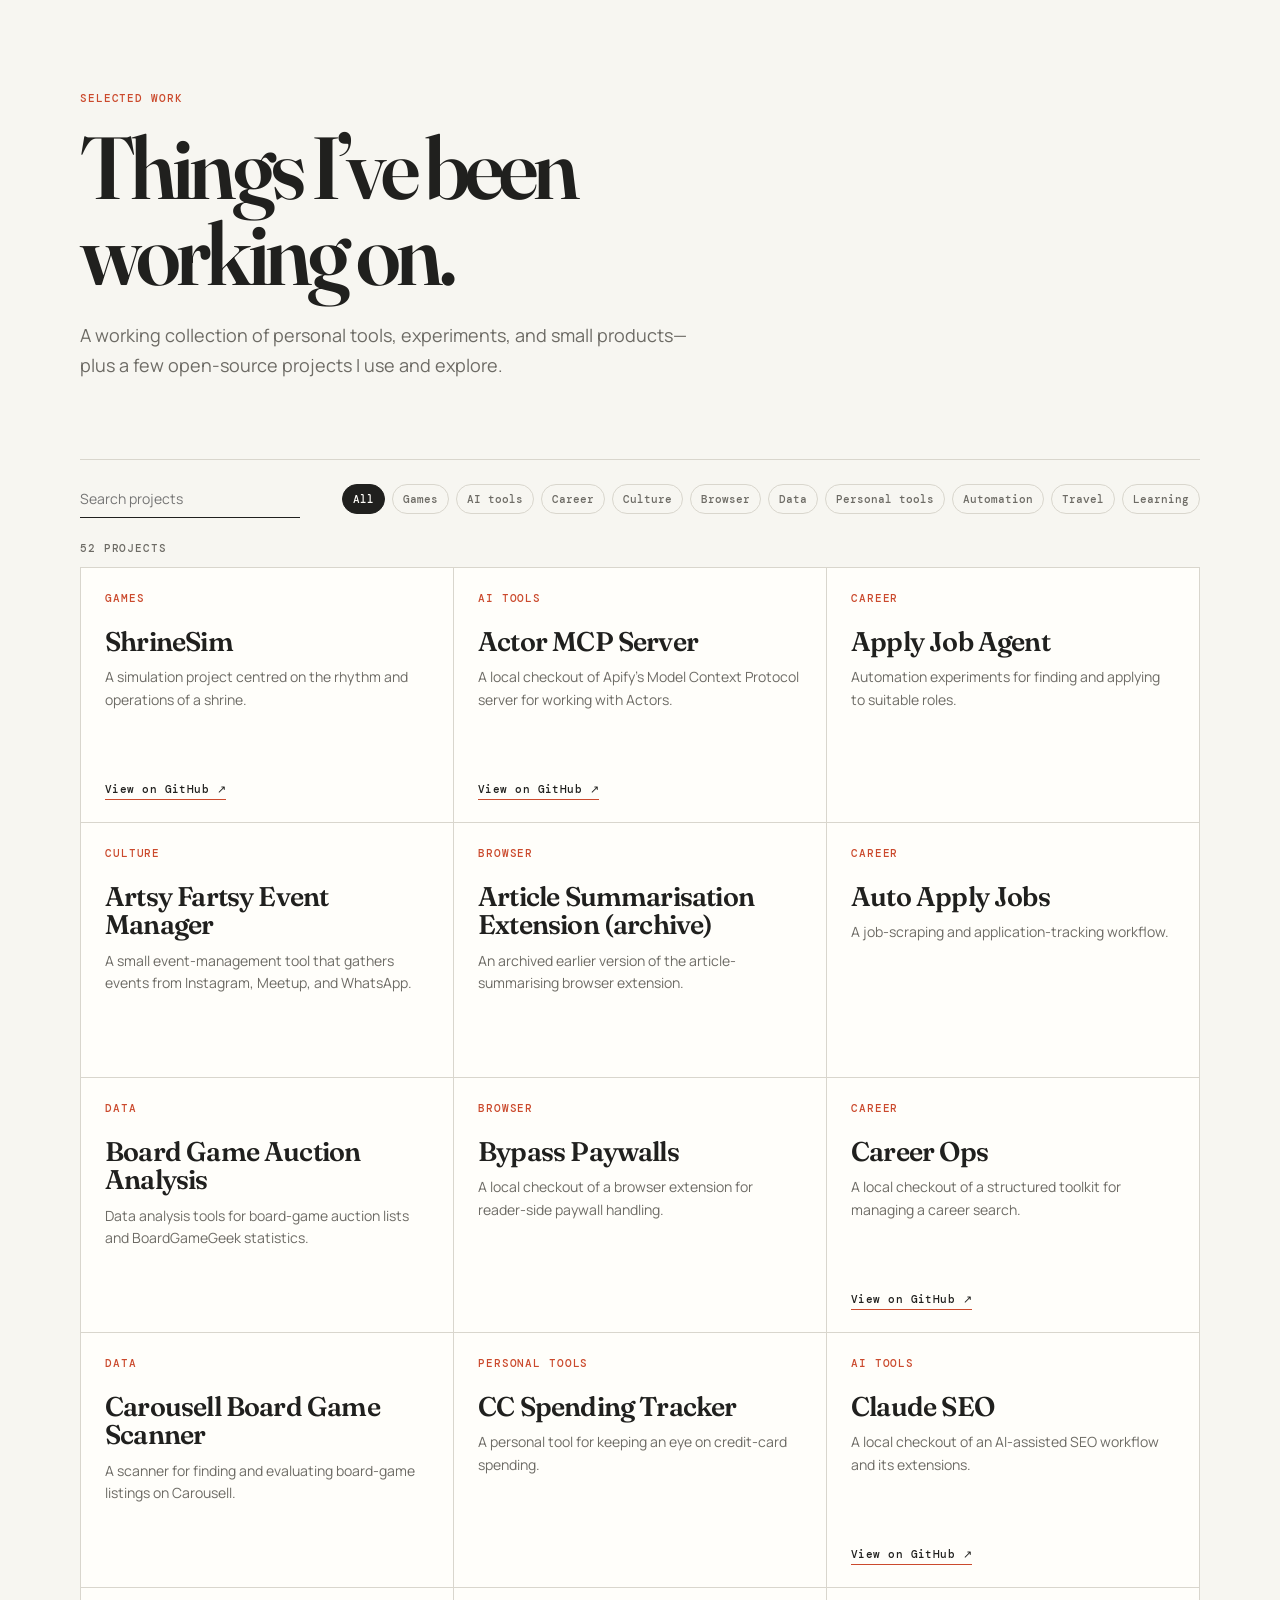
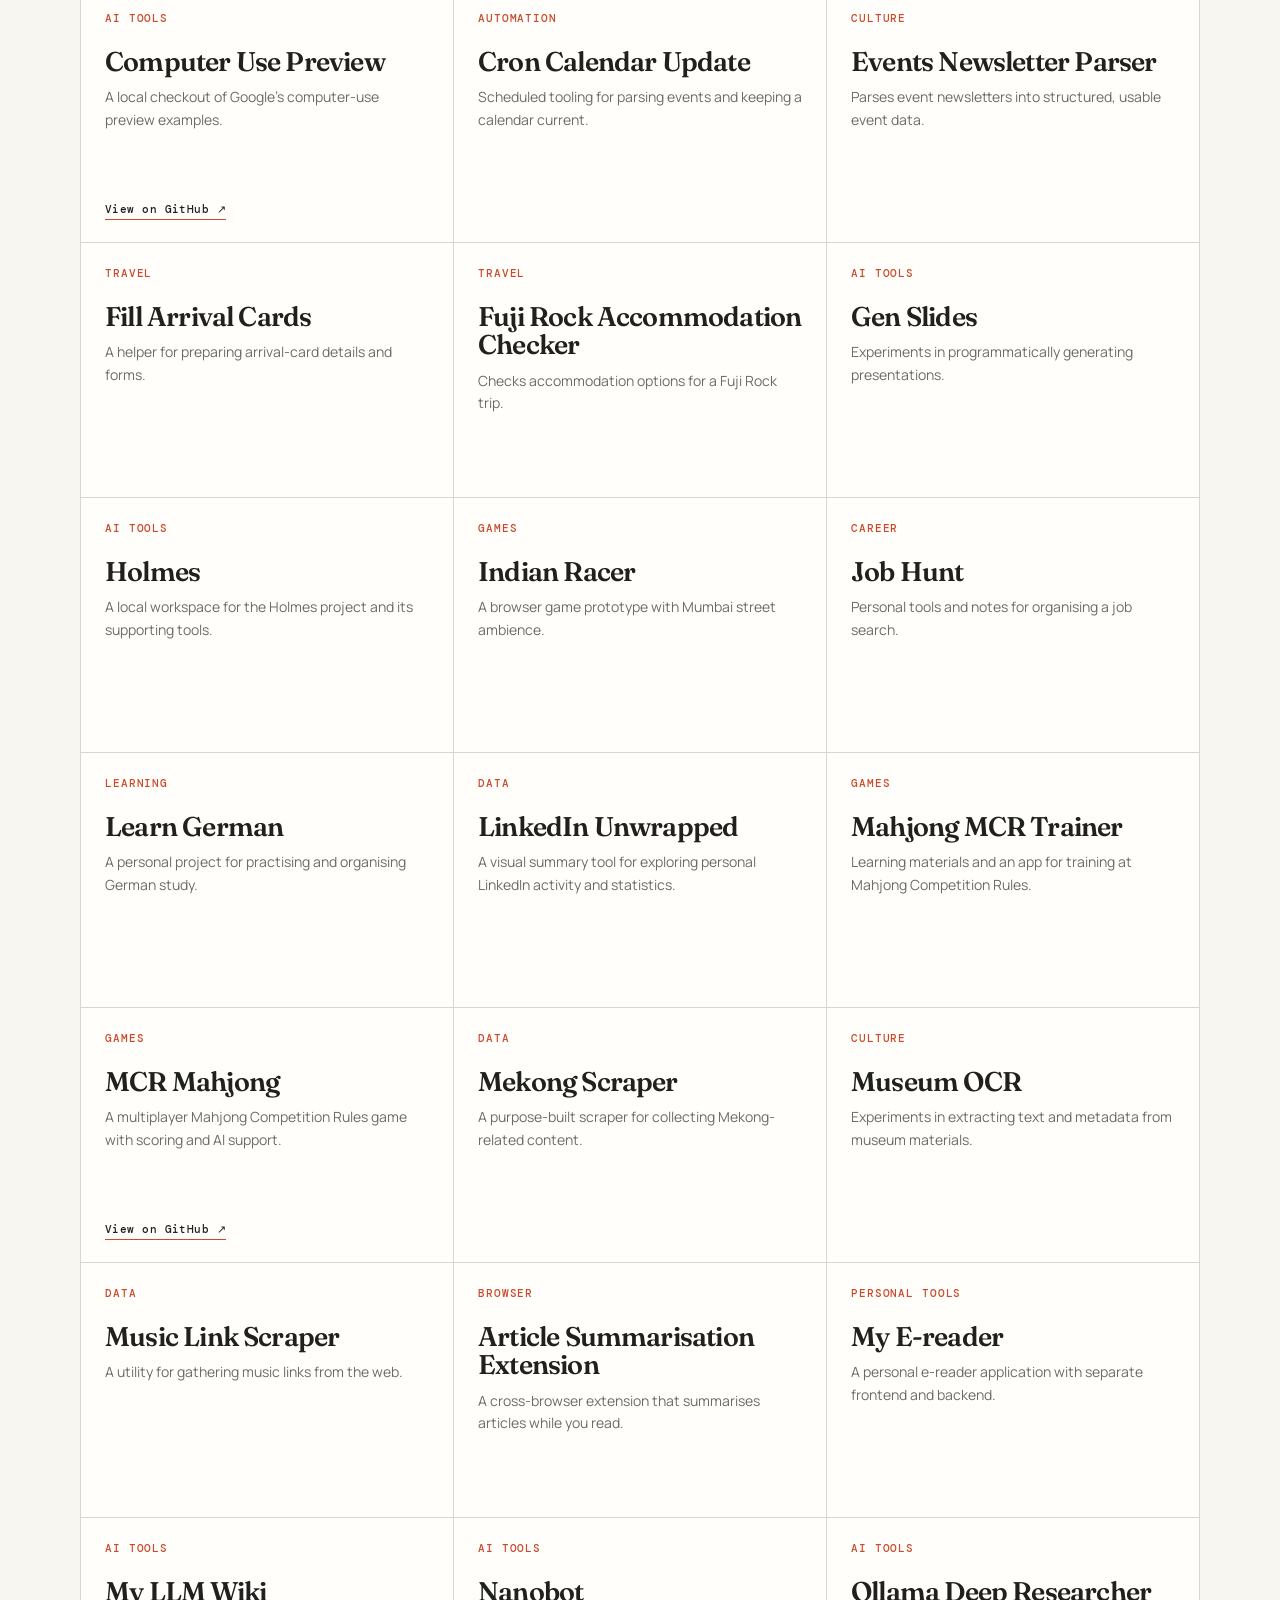
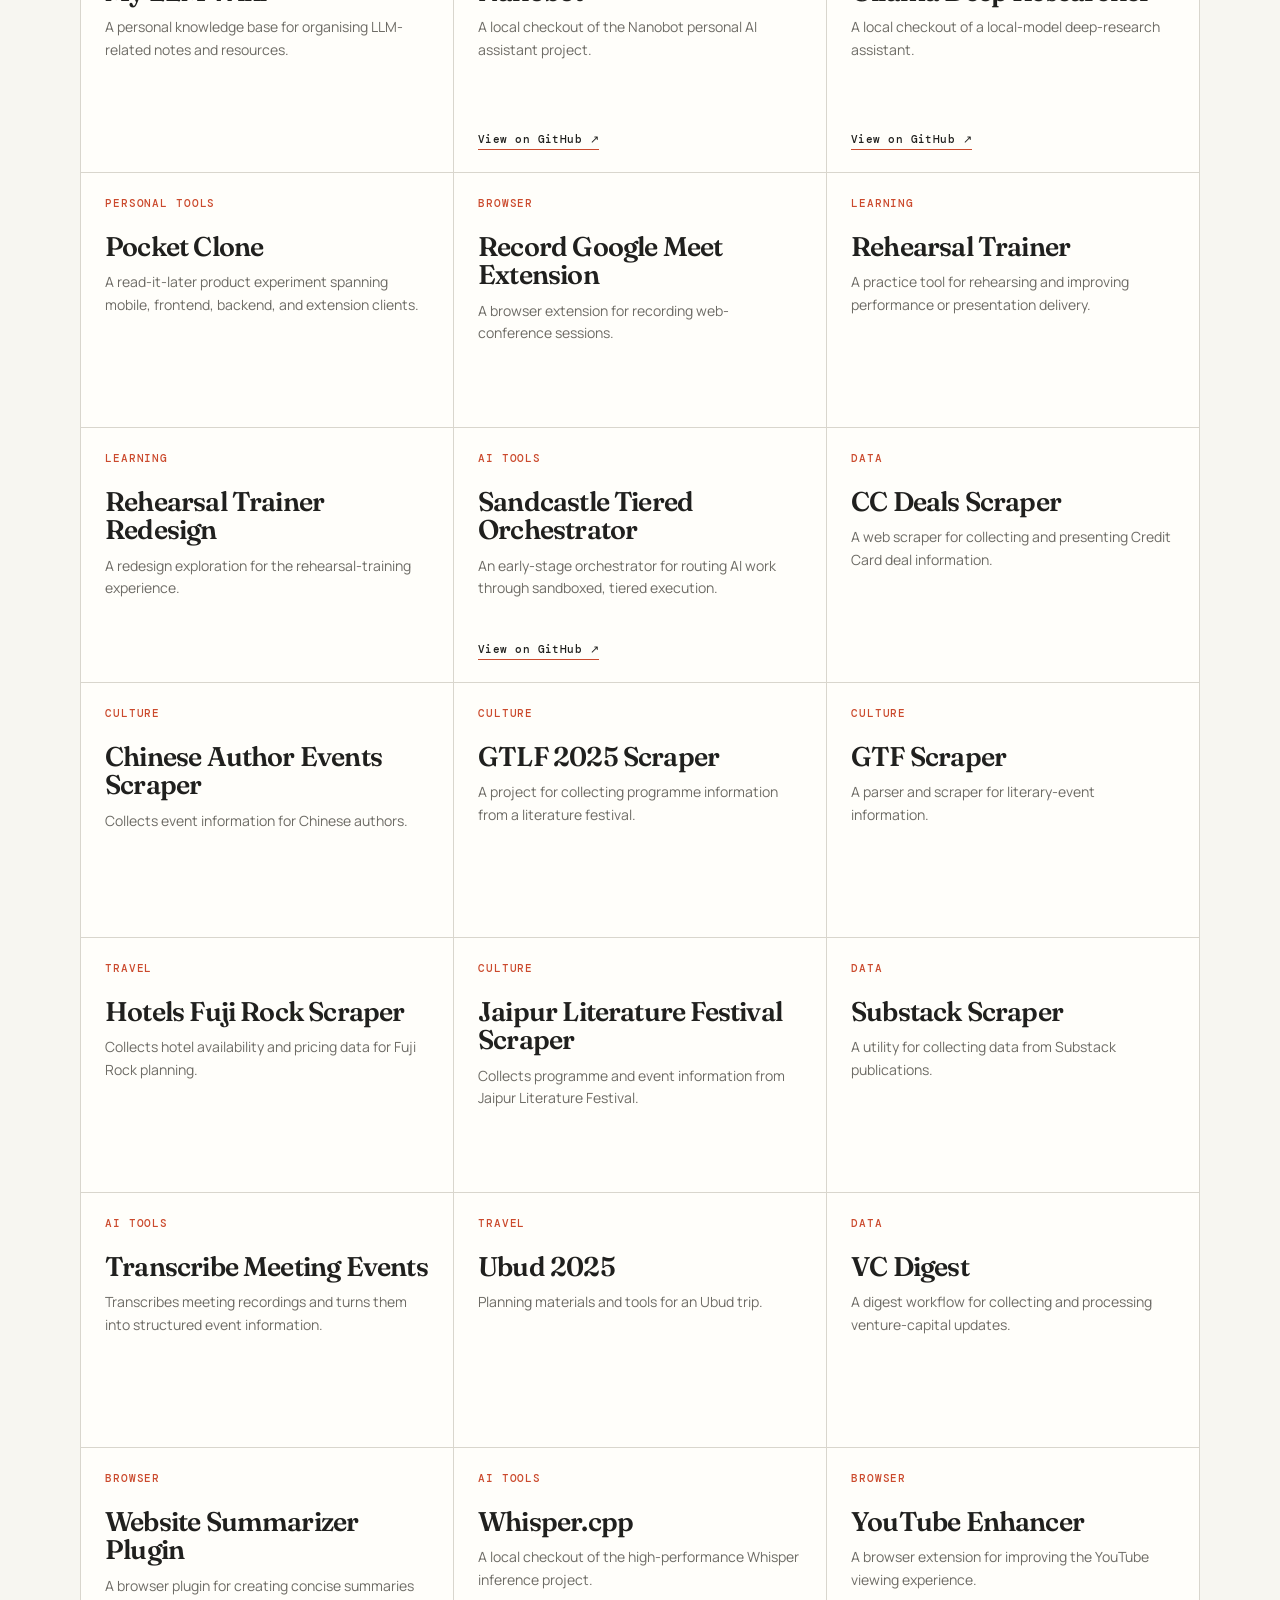
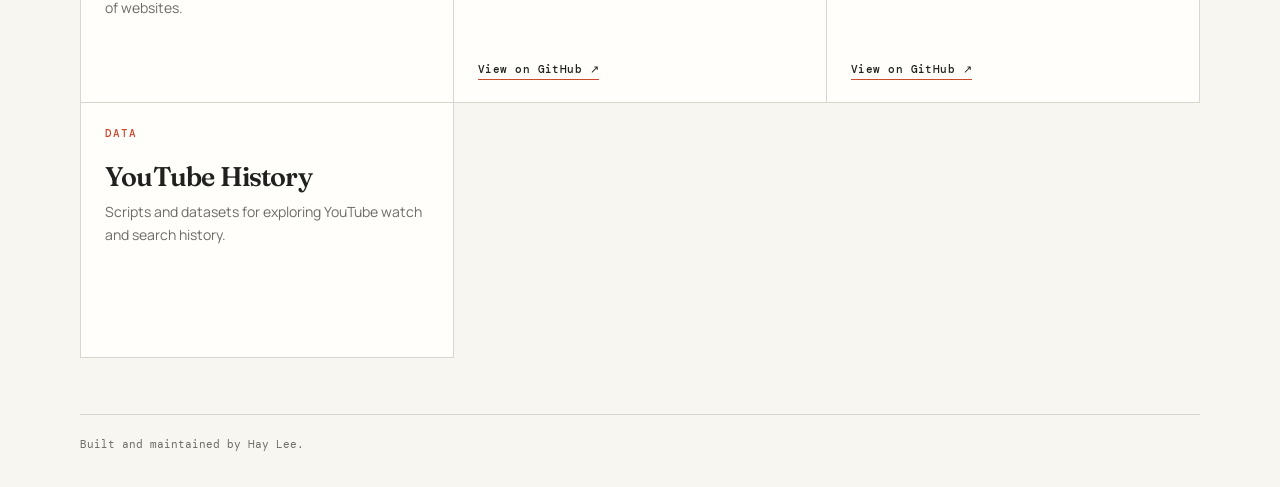
==== index.html @ 42541ff4 "Create project portfolio site" ====
<!doctype html>
<html lang="en">
  <head>
    <meta charset="UTF-8" />
    <meta name="viewport" content="width=device-width, initial-scale=1.0" />
    <meta name="description" content="A selection of projects by Hay Lee." />
    <title>Hay Lee — Projects</title>
    <link rel="stylesheet" href="styles.css" />
  </head>
  <body>
    <main>
      <header class="intro">
        <p class="eyebrow">Selected work</p>
        <h1>Things I’ve been working on.</h1>
        <p class="lede">A working collection of personal tools, experiments, and small products—plus a few open-source projects I use and explore.</p>
      </header>

      <section class="controls" aria-label="Filter projects">
        <label class="search">
          <span class="sr-only">Search projects</span>
          <input id="search" type="search" placeholder="Search projects" autocomplete="off" />
        </label>
        <div id="filters" class="filters" aria-label="Project categories"></div>
      </section>

      <p id="project-count" class="project-count" aria-live="polite"></p>
      <section id="projects" class="projects" aria-label="Projects"></section>
    </main>
    <footer>Built and maintained by Hay Lee.</footer>
    <script src="projects.js"></script>
    <script src="app.js"></script>
  </body>
</html>
---- styles.css ----
@import url('https://fonts.googleapis.com/css2?family=DM+Mono:wght@400;500&family=Fraunces:opsz,wght@9..144,500;9..144,600&family=Manrope:wght@400;500;600&display=swap');

:root { --ink: #20201e; --muted: #6d6b65; --line: #d9d6cd; --paper: #f7f6f1; --card: #fffefa; --accent: #cb4a2d; }
* { box-sizing: border-box; }
body { margin: 0; min-width: 320px; color: var(--ink); background: var(--paper); font-family: Manrope, sans-serif; }
main { width: min(1120px, calc(100% - 40px)); margin: 0 auto; padding: 92px 0 56px; }
.intro { max-width: 720px; }
.eyebrow, .tag, .project-count { font: 500 11px/1.25 "DM Mono", monospace; letter-spacing: .08em; text-transform: uppercase; }
.eyebrow { color: var(--accent); margin: 0 0 18px; }
h1 { font: 600 clamp(44px, 8vw, 88px)/.98 Fraunces, serif; letter-spacing: -.055em; margin: 0; }
.lede { max-width: 610px; margin: 25px 0 0; color: var(--muted); font-size: 18px; line-height: 1.65; }
.controls { display: flex; justify-content: space-between; gap: 24px; align-items: center; border-top: 1px solid var(--line); margin-top: 78px; padding-top: 20px; }
.search input { width: 220px; padding: 9px 0; border: 0; border-bottom: 1px solid var(--ink); border-radius: 0; background: transparent; color: var(--ink); font: 14px Manrope, sans-serif; outline: none; }
.search input:focus { border-color: var(--accent); }
.filters { display: flex; flex-wrap: wrap; gap: 7px; justify-content: flex-end; }
button { cursor: pointer; border: 1px solid var(--line); border-radius: 100px; padding: 7px 10px; background: transparent; color: var(--muted); font: 500 11px "DM Mono", monospace; transition: .15s ease; }
button:hover, button[aria-pressed="true"] { color: var(--card); background: var(--ink); border-color: var(--ink); }
.project-count { color: var(--muted); margin: 24px 0 12px; }
.projects { display: grid; grid-template-columns: repeat(3, 1fr); border-top: 1px solid var(--line); border-left: 1px solid var(--line); }
.project { min-height: 255px; padding: 24px; background: var(--card); border-right: 1px solid var(--line); border-bottom: 1px solid var(--line); display: flex; flex-direction: column; }
.tag { color: var(--accent); }
.project h2 { margin: 22px 0 10px; font: 600 27px/1.05 Fraunces, serif; letter-spacing: -.03em; }
.project p { margin: 0; color: var(--muted); font-size: 14px; line-height: 1.6; }
.links { margin-top: auto; padding-top: 22px; }
.links a { color: var(--ink); font: 500 11px "DM Mono", monospace; letter-spacing: .04em; text-decoration: none; border-bottom: 1px solid var(--accent); padding-bottom: 3px; }
.links a:hover { color: var(--accent); }
.empty { grid-column: 1 / -1; padding: 36px; color: var(--muted); }
footer { width: min(1120px, calc(100% - 40px)); margin: 0 auto; padding: 22px 0 36px; border-top: 1px solid var(--line); color: var(--muted); font: 11px "DM Mono", monospace; }
.sr-only { position: absolute; width: 1px; height: 1px; overflow: hidden; clip: rect(0,0,0,0); }
@media (max-width: 760px) { main { padding-top: 56px; } .controls { display: block; margin-top: 52px; } .filters { justify-content: flex-start; margin-top: 17px; } .projects { grid-template-columns: 1fr; } .search input { width: 100%; } }
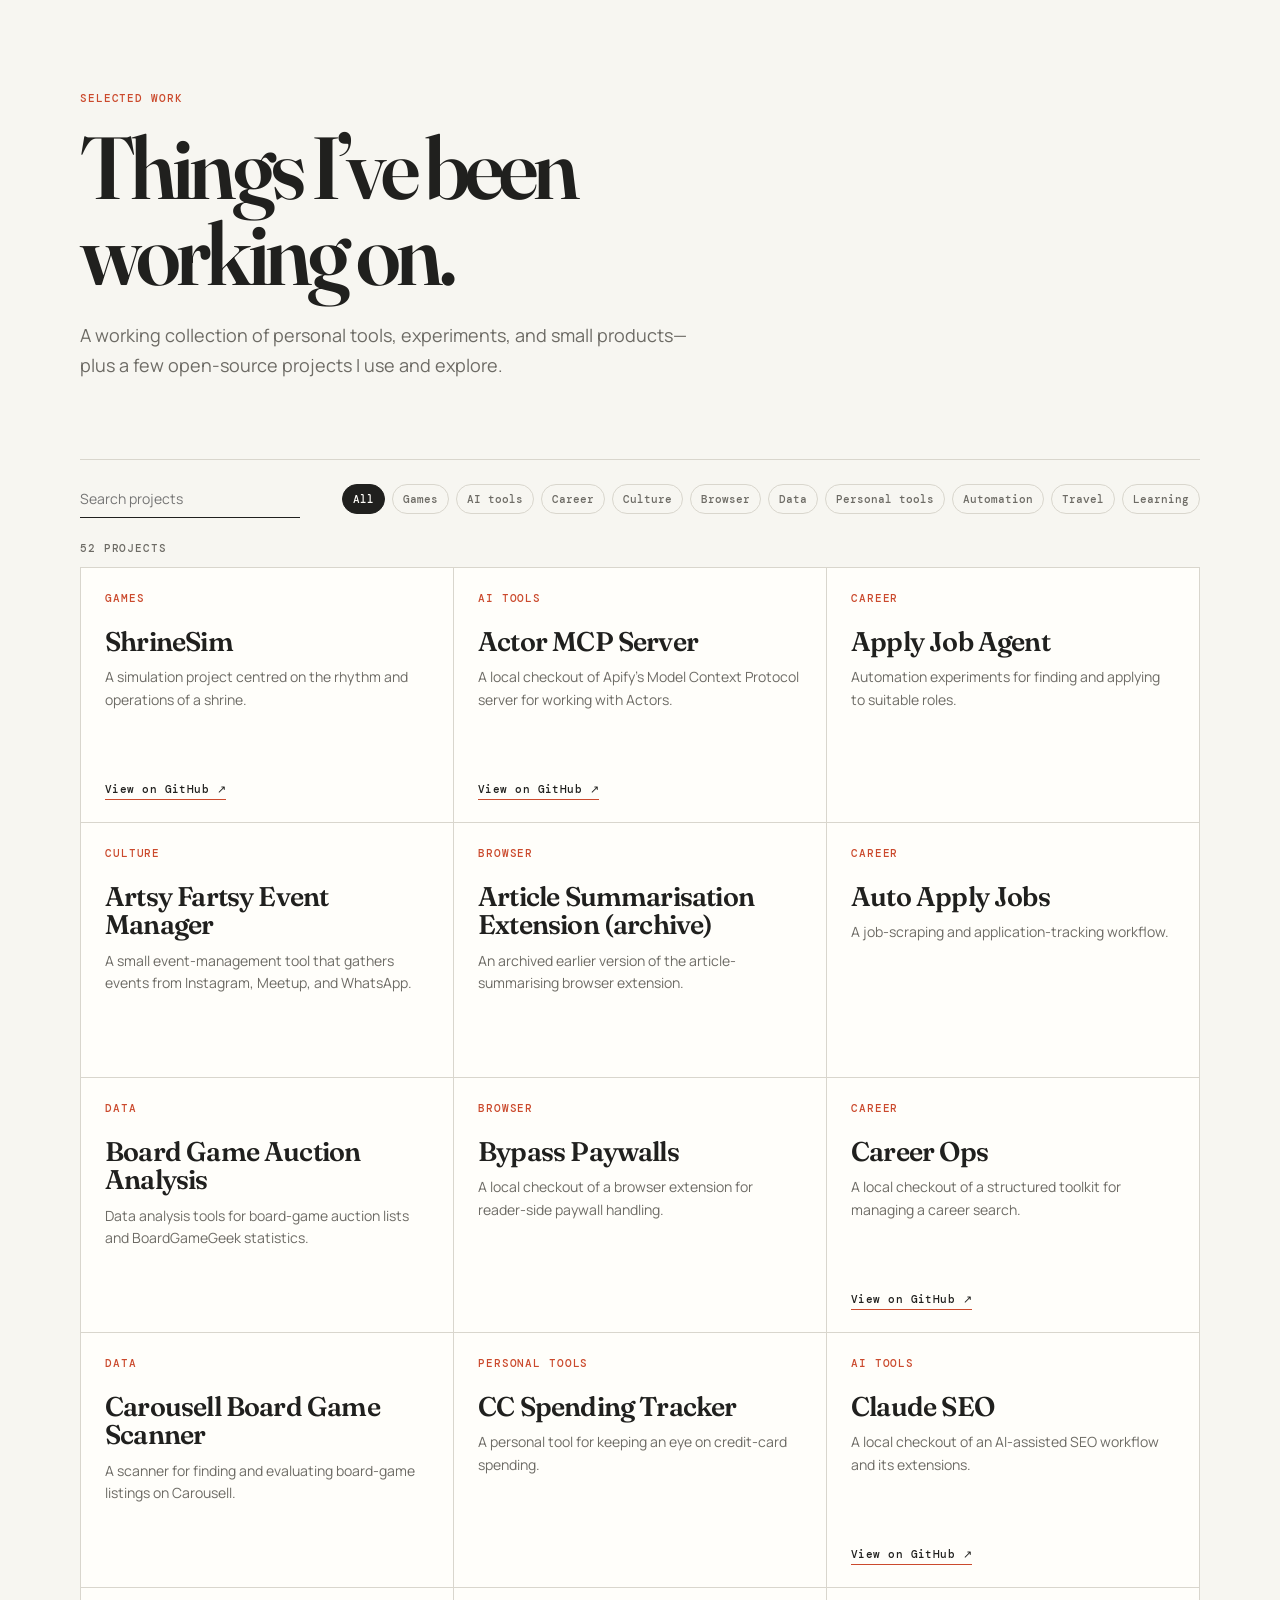
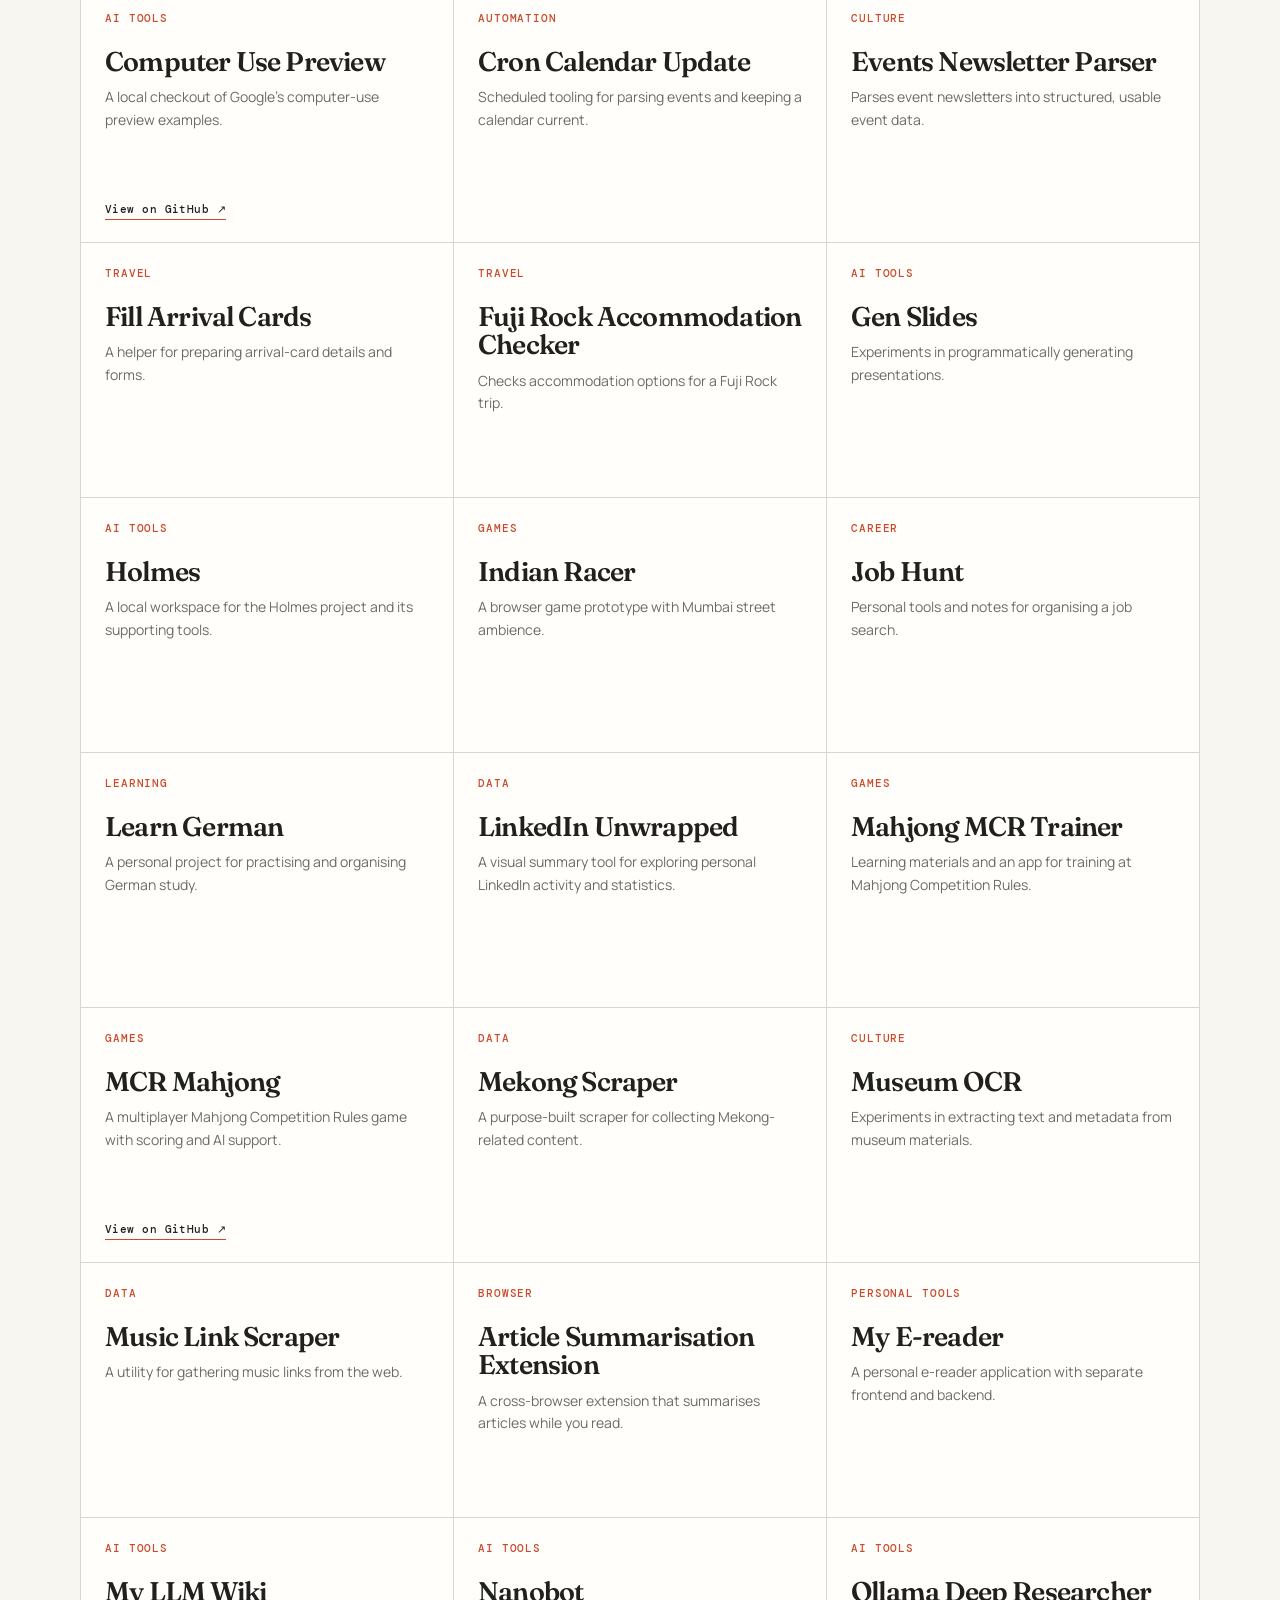
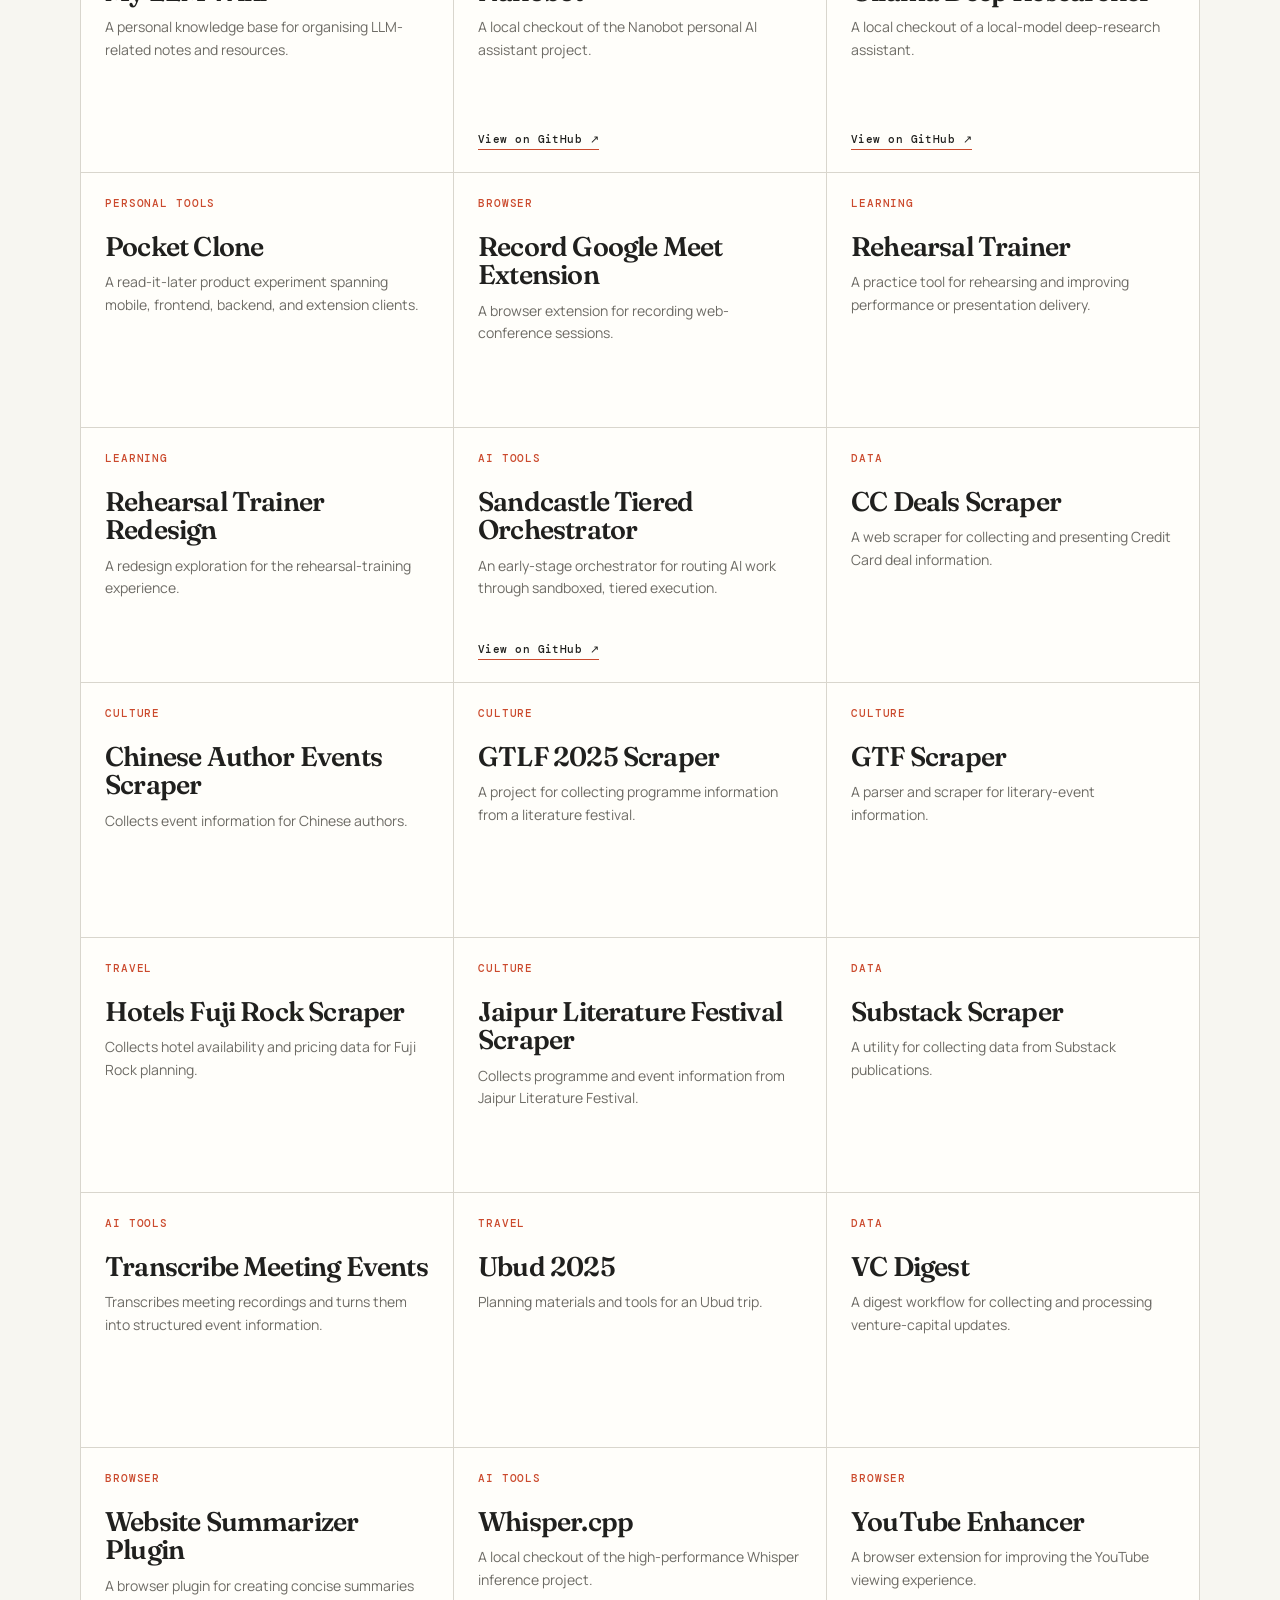
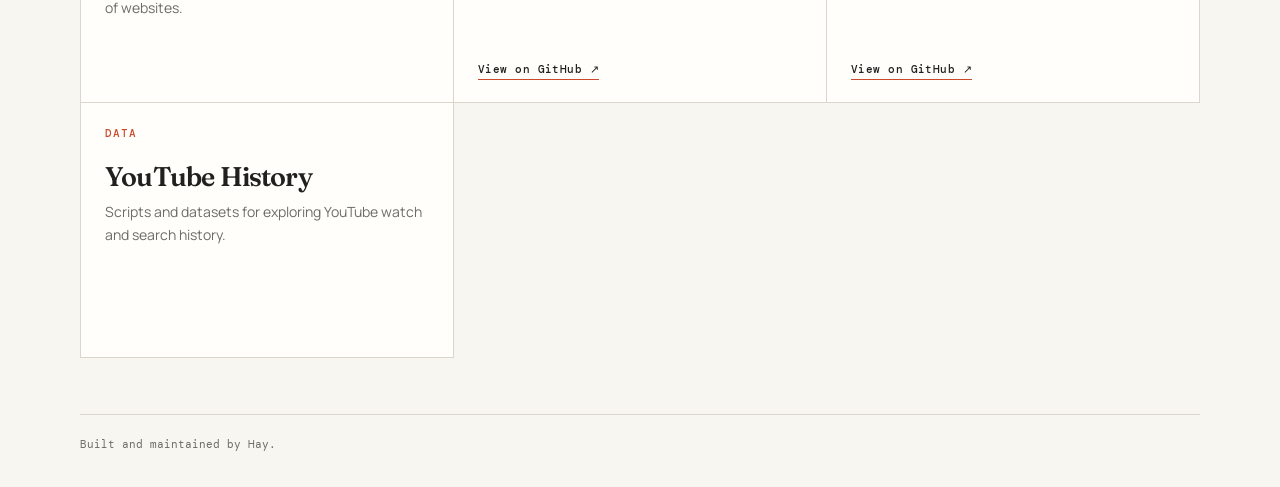
==== commit efcf543b: "Use Hay as portfolio title" ====
--- a/index.html
+++ b/index.html
@@ -3,8 +3,8 @@
   <head>
     <meta charset="UTF-8" />
     <meta name="viewport" content="width=device-width, initial-scale=1.0" />
-    <meta name="description" content="A selection of projects by Hay Lee." />
-    <title>Hay Lee — Projects</title>
+    <meta name="description" content="A selection of projects by Hay." />
+    <title>Hay — Projects</title>
     <link rel="stylesheet" href="styles.css" />
   </head>
   <body>
@@ -26,7 +26,7 @@
       <p id="project-count" class="project-count" aria-live="polite"></p>
       <section id="projects" class="projects" aria-label="Projects"></section>
     </main>
-    <footer>Built and maintained by Hay Lee.</footer>
+    <footer>Built and maintained by Hay.</footer>
     <script src="projects.js"></script>
     <script src="app.js"></script>
   </body>
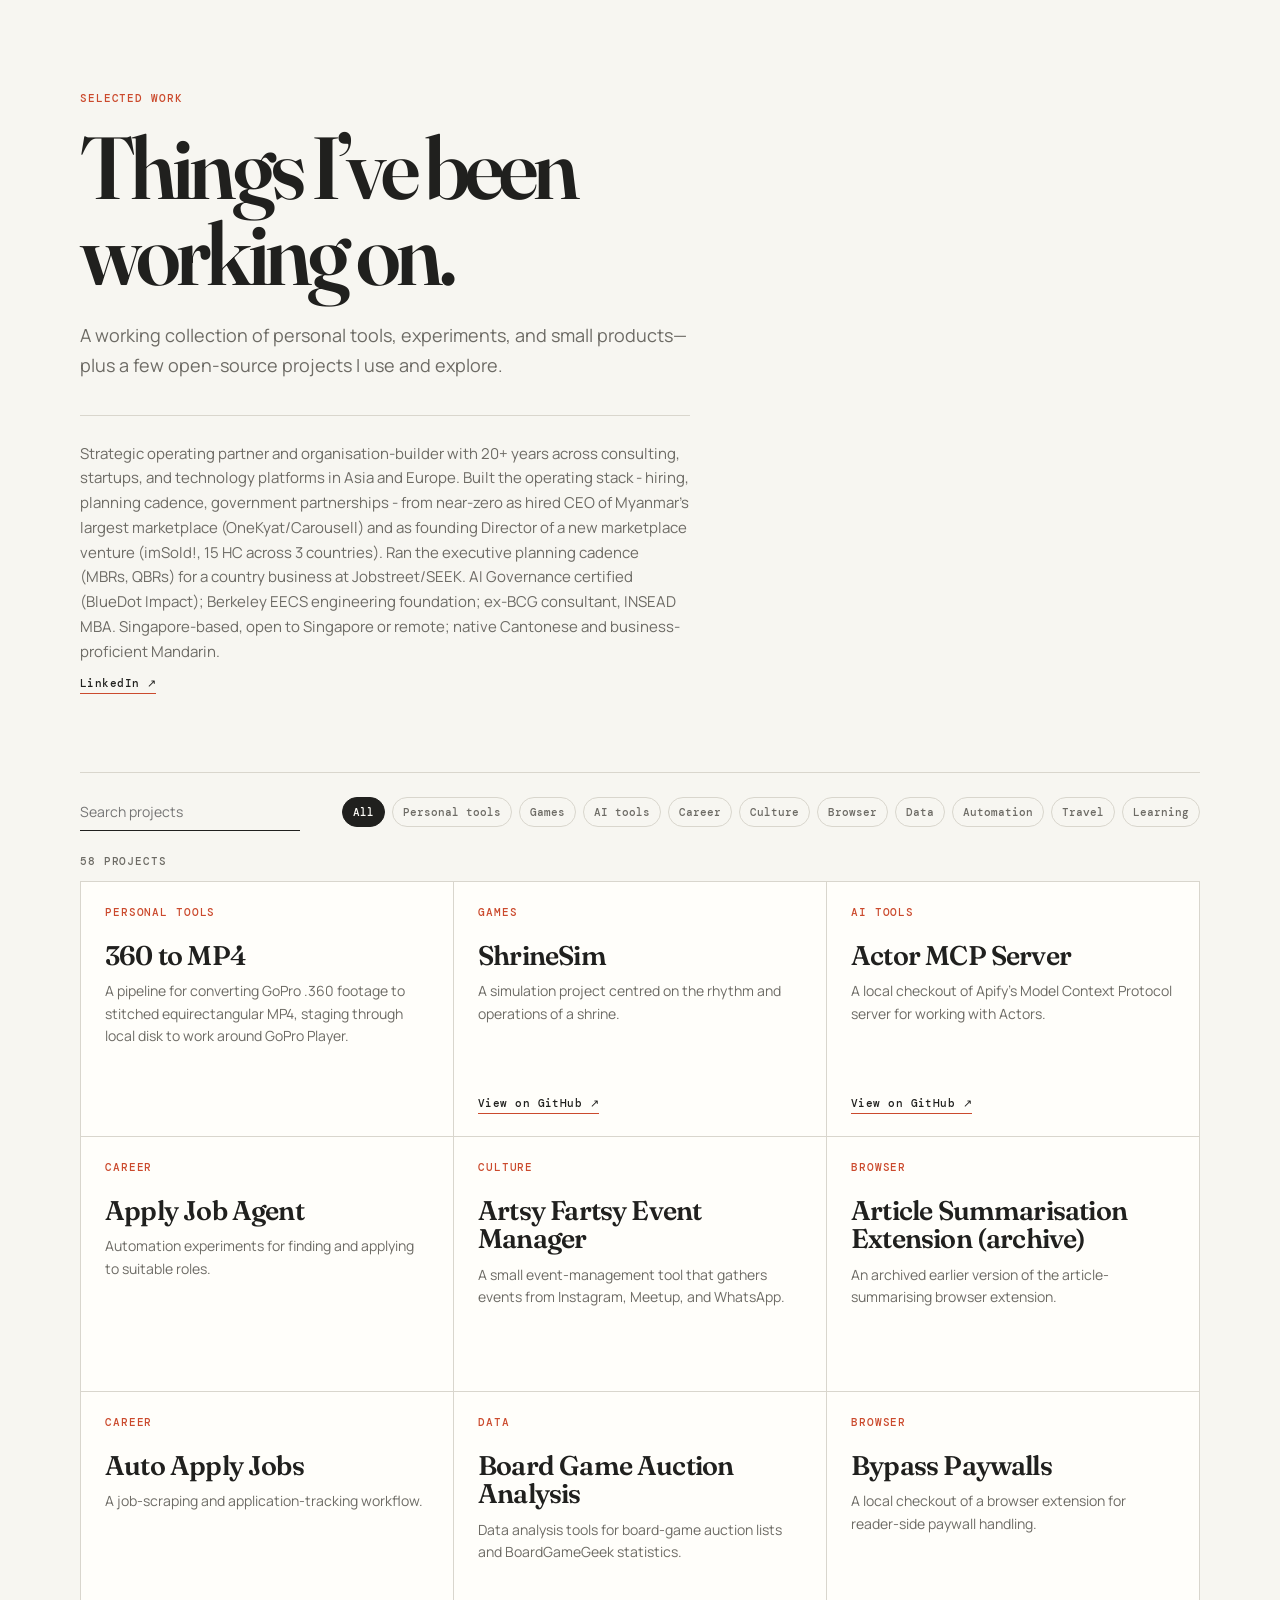
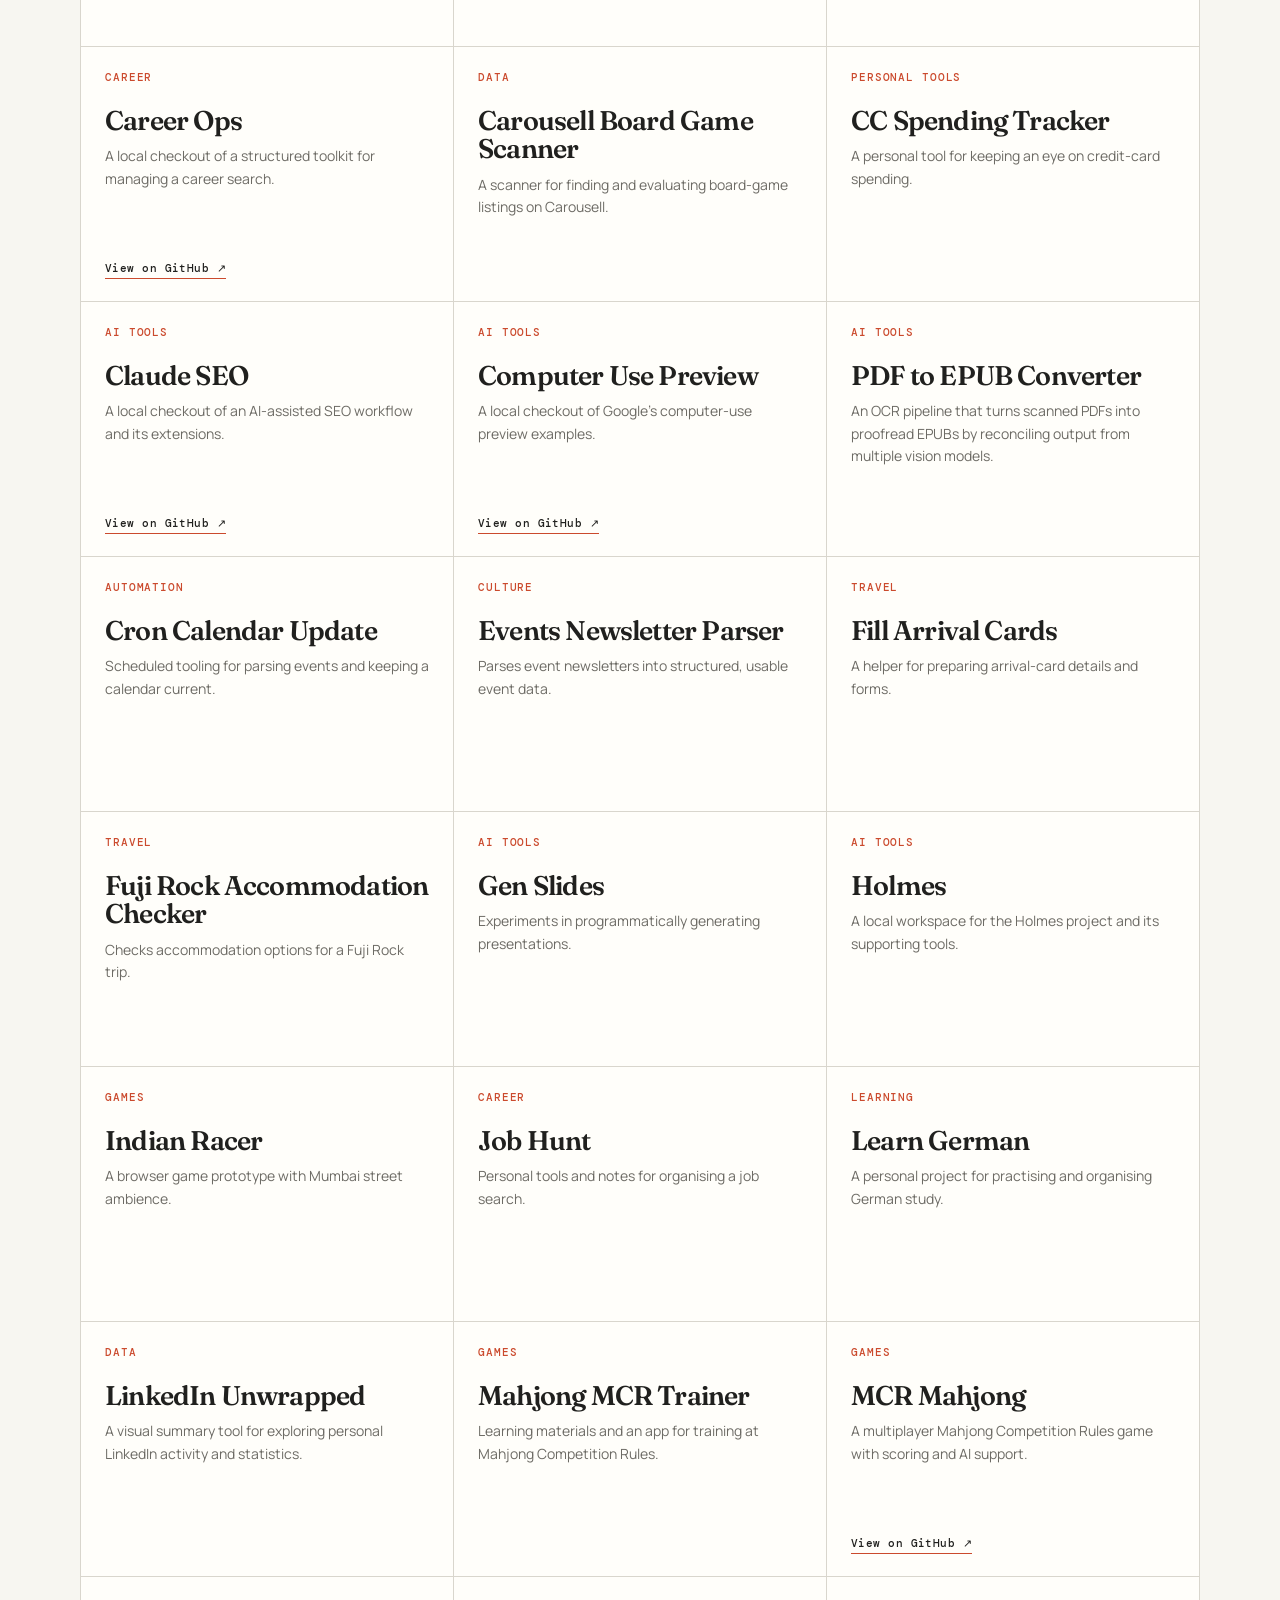
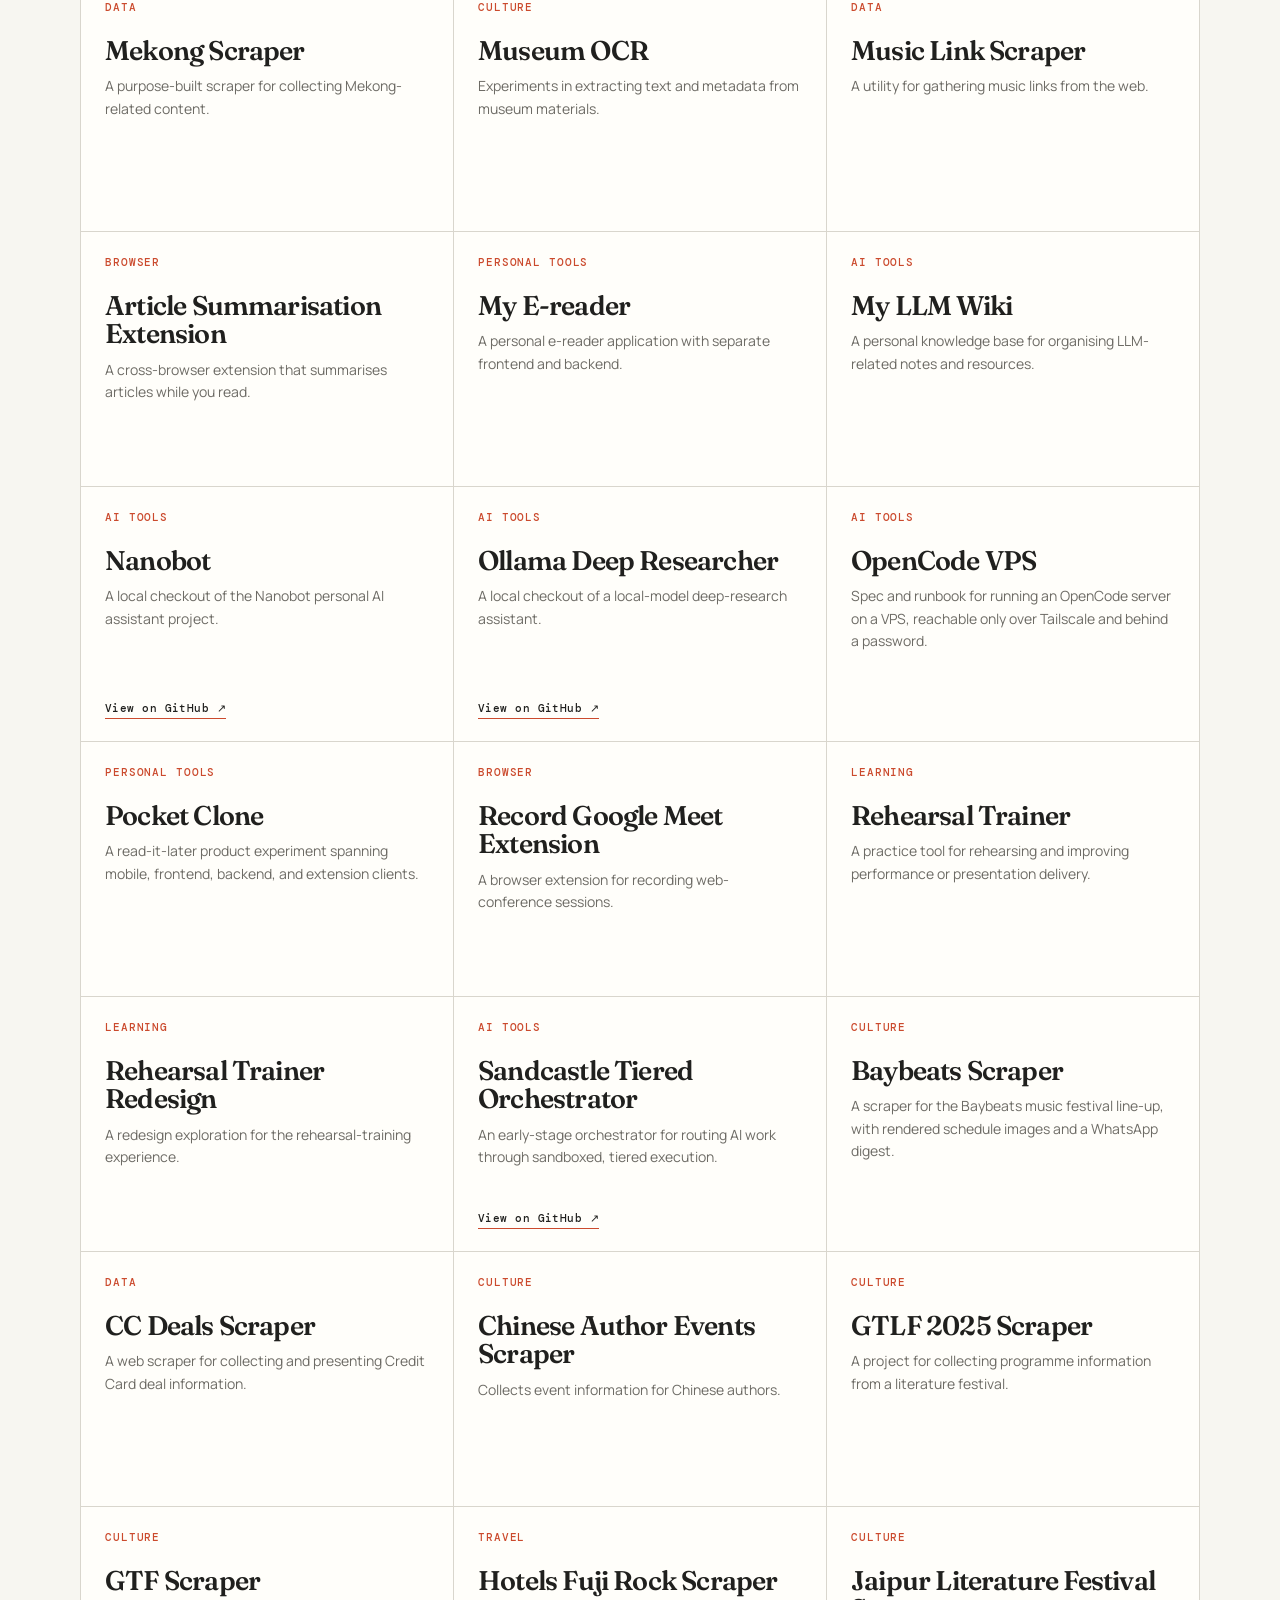
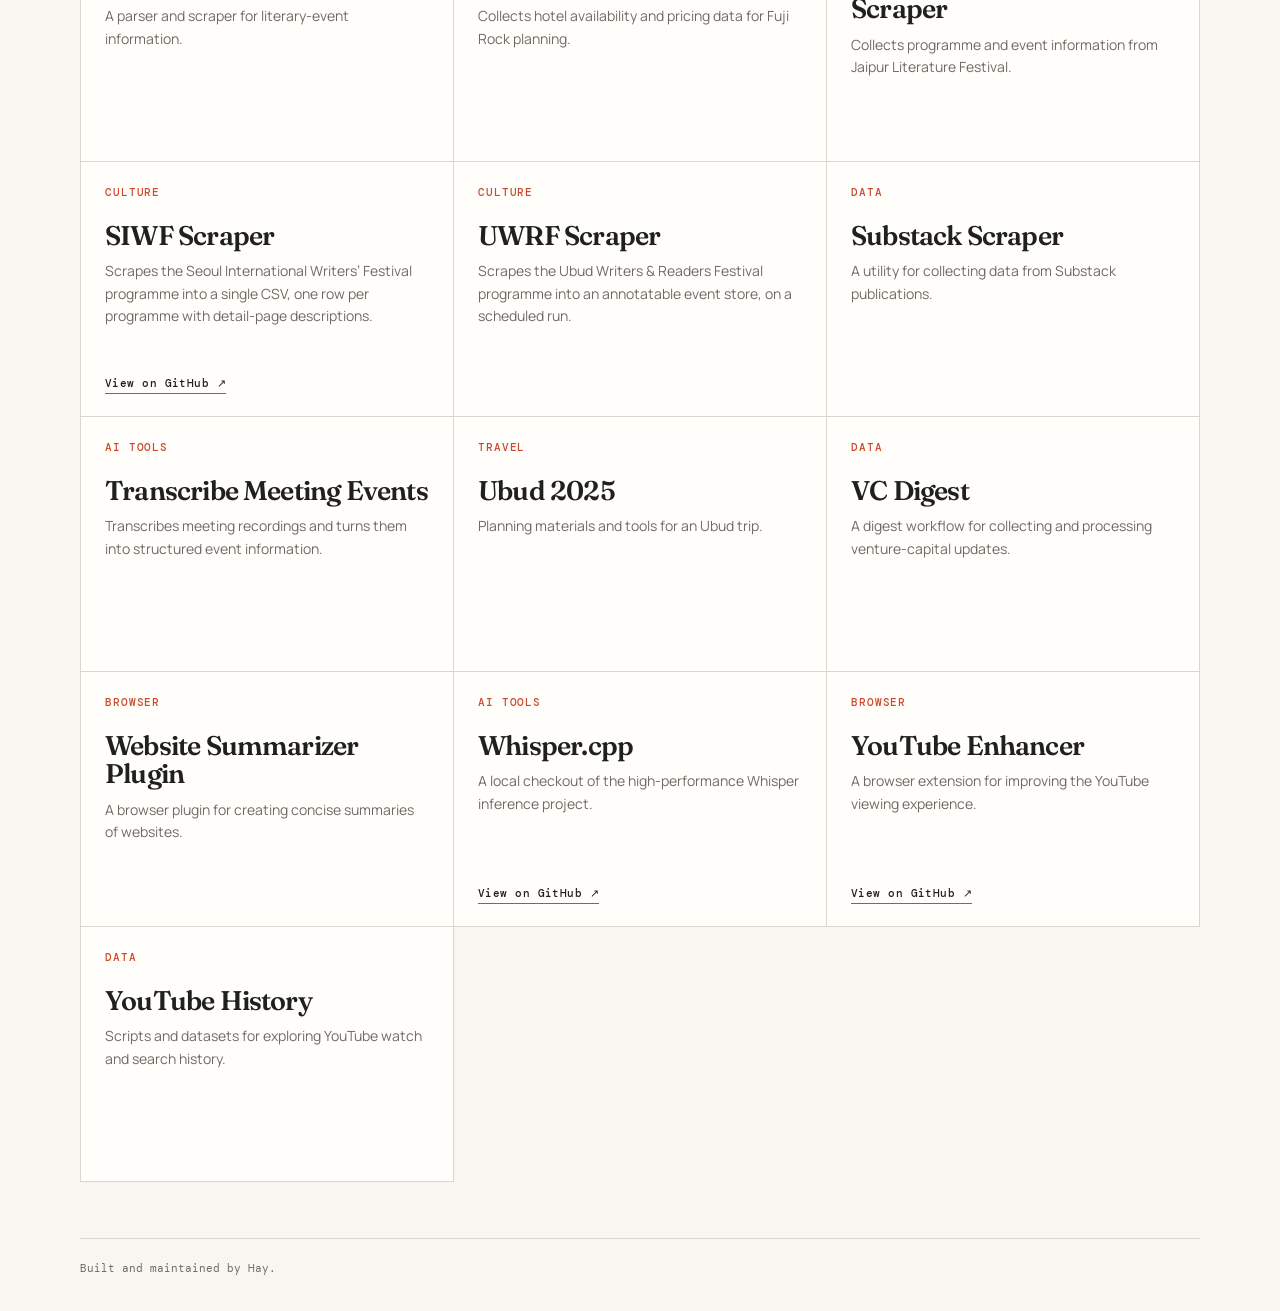
==== commit d44f4cfa: "Add professional summary and LinkedIn link, new project entries - Add an About section ahead of the " ====
--- a/index.html
+++ b/index.html
@@ -15,6 +15,11 @@
         <p class="lede">A working collection of personal tools, experiments, and small products—plus a few open-source projects I use and explore.</p>
       </header>
 
+      <section class="about" aria-label="About">
+        <p>Strategic operating partner and organisation-builder with 20+ years across consulting, startups, and technology platforms in Asia and Europe. Built the operating stack - hiring, planning cadence, government partnerships - from near-zero as hired CEO of Myanmar's largest marketplace (OneKyat/Carousell) and as founding Director of a new marketplace venture (imSold!, 15 HC across 3 countries). Ran the executive planning cadence (MBRs, QBRs) for a country business at Jobstreet/SEEK. AI Governance certified (BlueDot Impact); Berkeley EECS engineering foundation; ex-BCG consultant, INSEAD MBA. Singapore-based, open to Singapore or remote; native Cantonese and business-proficient Mandarin.</p>
+        <a href="https://www.linkedin.com/in/haywoodho/" target="_blank" rel="noreferrer">LinkedIn ↗</a>
+      </section>
+
       <section class="controls" aria-label="Filter projects">
         <label class="search">
           <span class="sr-only">Search projects</span>
--- a/styles.css
+++ b/styles.css
@@ -9,6 +9,10 @@
 .eyebrow { color: var(--accent); margin: 0 0 18px; }
 h1 { font: 600 clamp(44px, 8vw, 88px)/.98 Fraunces, serif; letter-spacing: -.055em; margin: 0; }
 .lede { max-width: 610px; margin: 25px 0 0; color: var(--muted); font-size: 18px; line-height: 1.65; }
+.about { max-width: 610px; margin: 34px 0 0; padding-top: 26px; border-top: 1px solid var(--line); }
+.about p { margin: 0; color: var(--muted); font-size: 15px; line-height: 1.65; }
+.about a { display: inline-block; margin-top: 12px; color: var(--ink); font: 500 11px "DM Mono", monospace; letter-spacing: .04em; text-decoration: none; border-bottom: 1px solid var(--accent); padding-bottom: 3px; }
+.about a:hover { color: var(--accent); }
 .controls { display: flex; justify-content: space-between; gap: 24px; align-items: center; border-top: 1px solid var(--line); margin-top: 78px; padding-top: 20px; }
 .search input { width: 220px; padding: 9px 0; border: 0; border-bottom: 1px solid var(--ink); border-radius: 0; background: transparent; color: var(--ink); font: 14px Manrope, sans-serif; outline: none; }
 .search input:focus { border-color: var(--accent); }
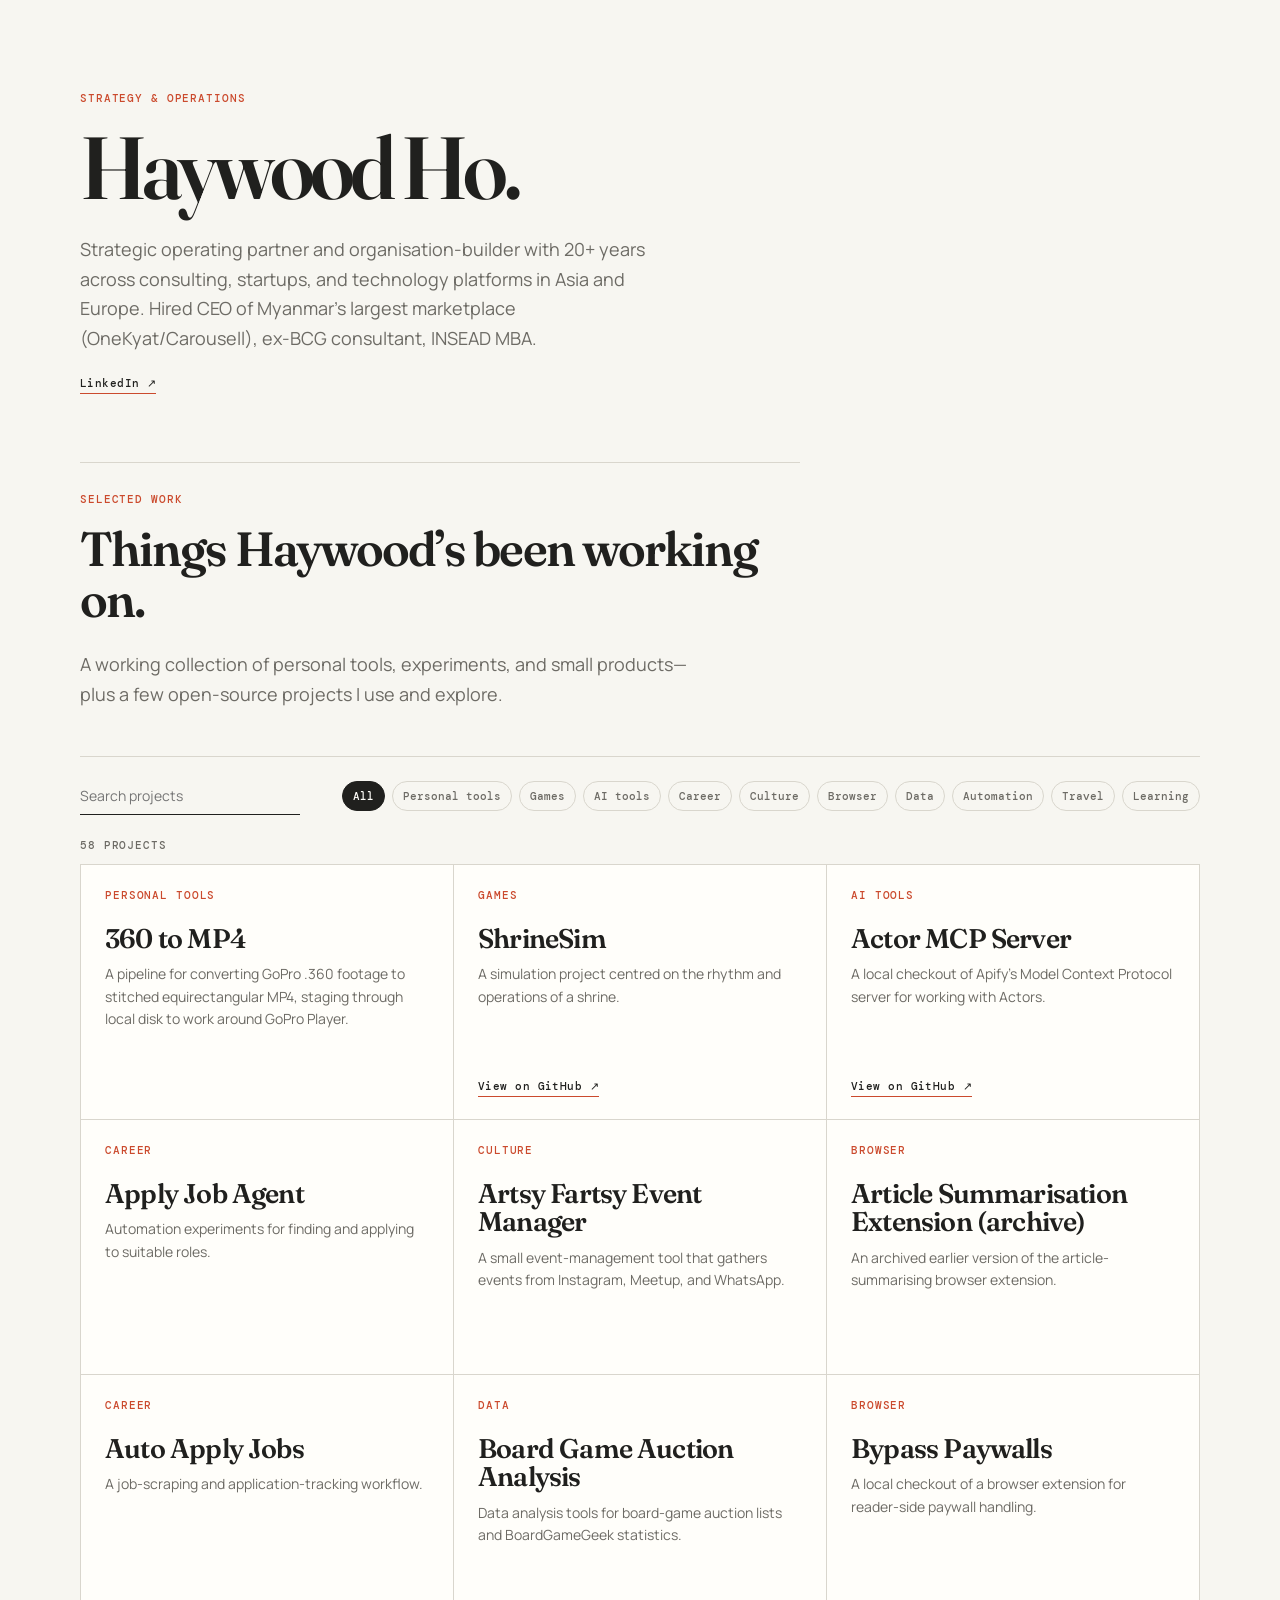
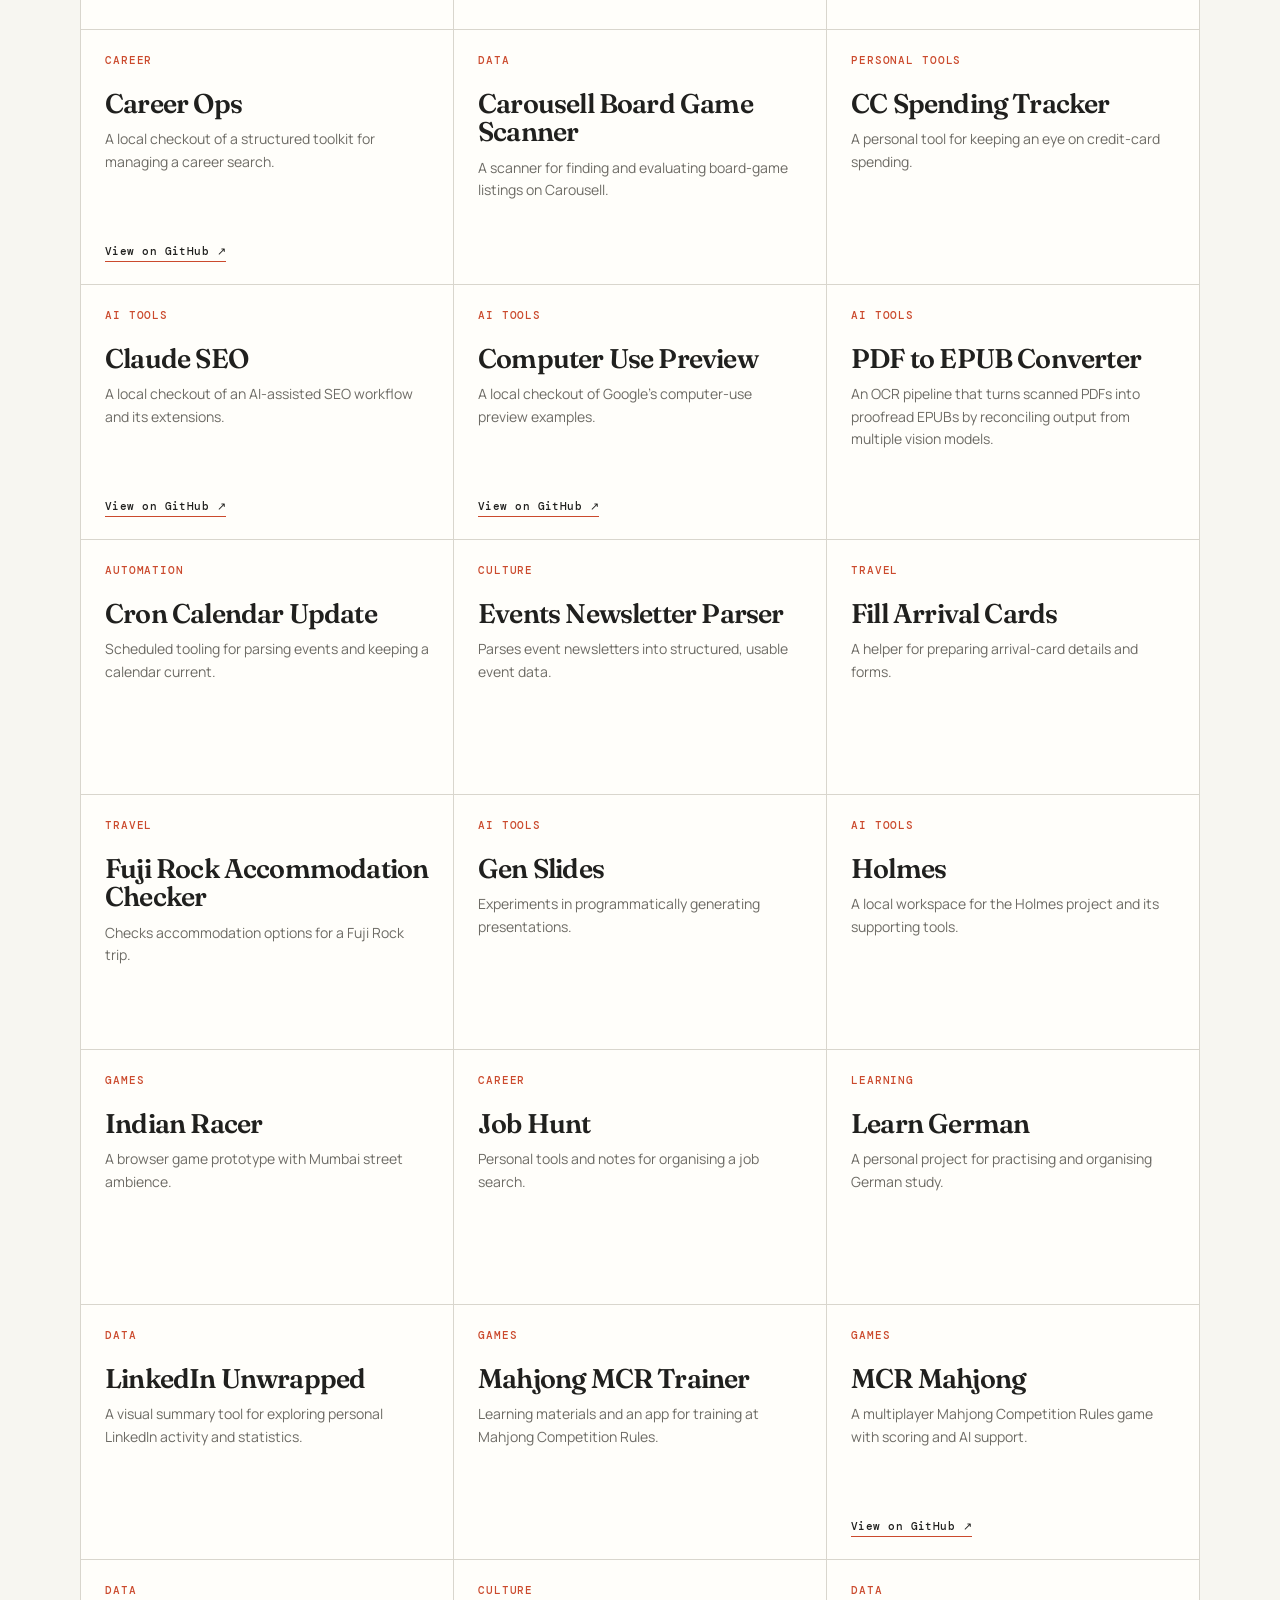
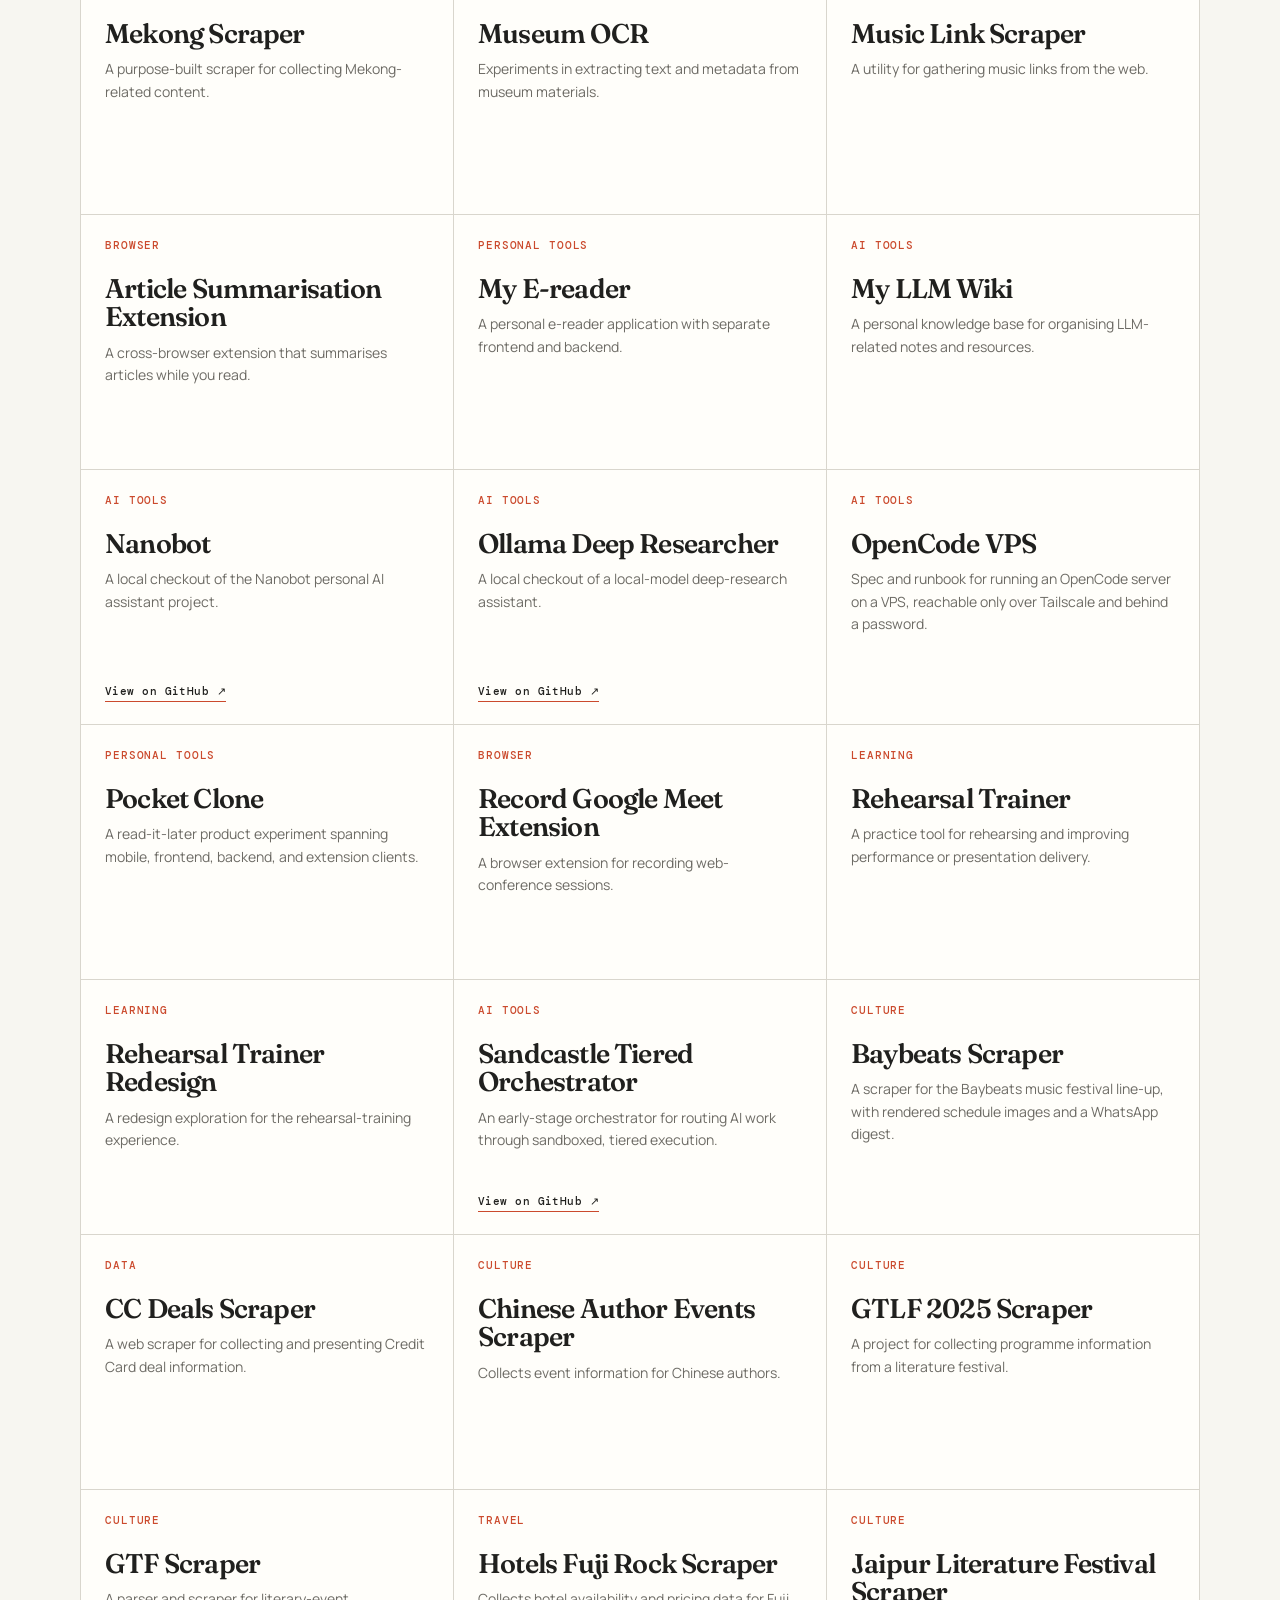
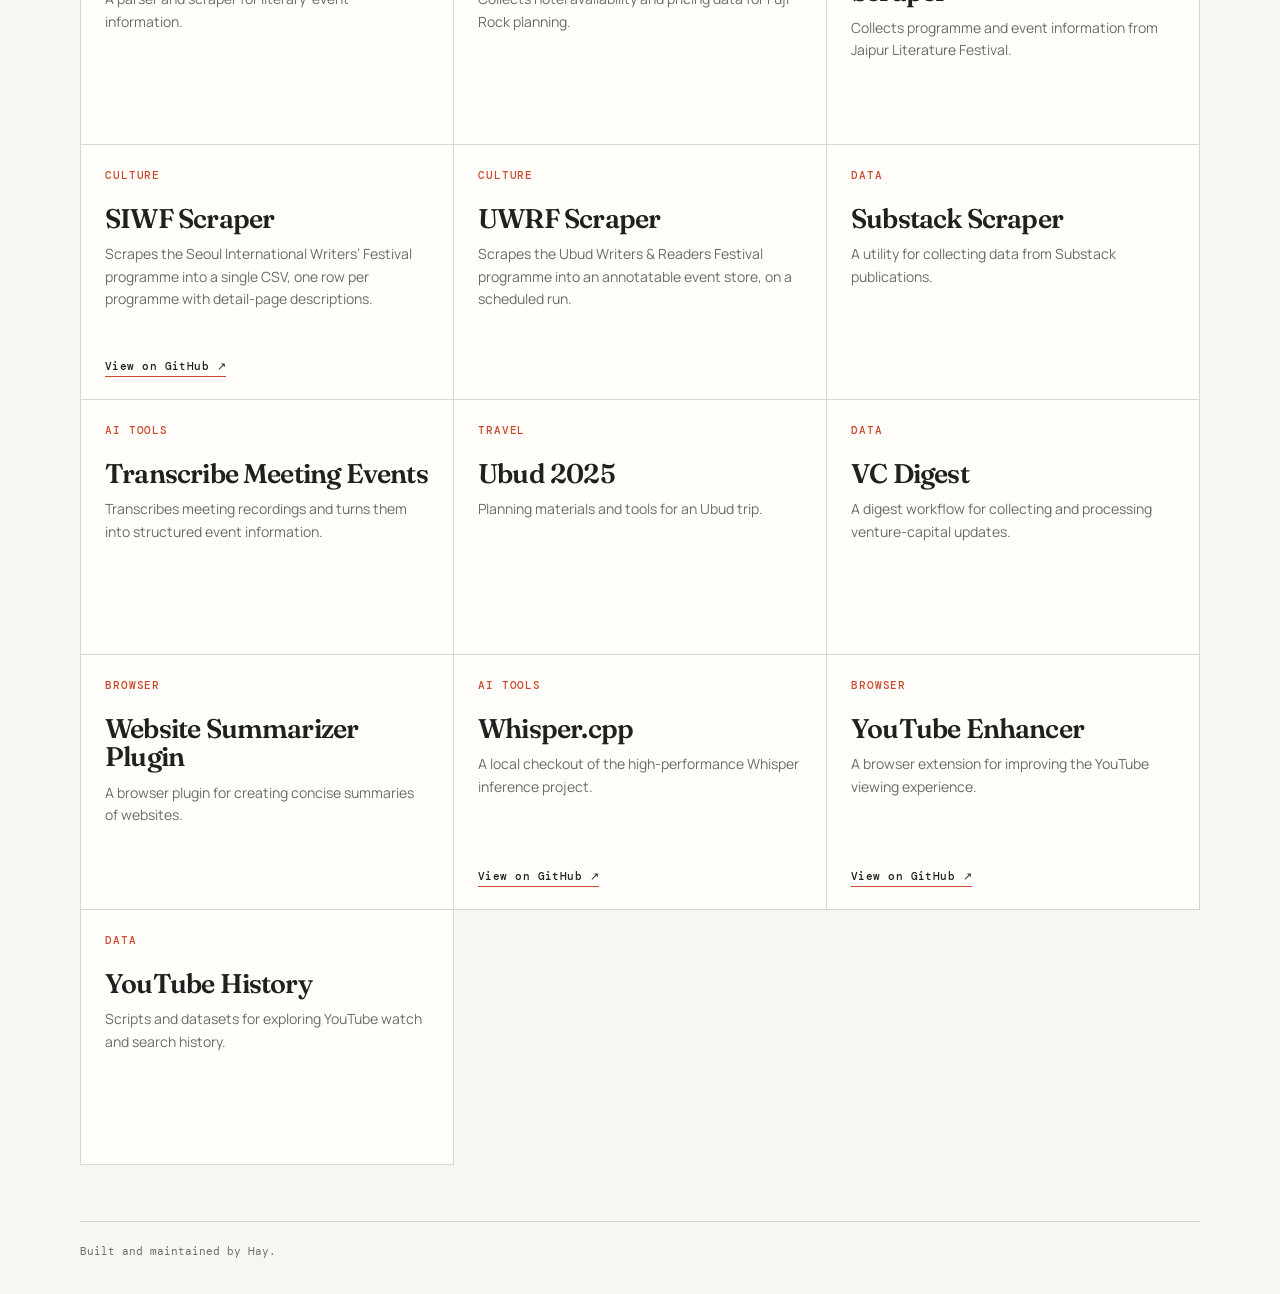
==== commit fe996ffc: "Rework intro layout: name/bio hero, then a distinct work section - Lead with a proper identity block" ====
--- a/index.html
+++ b/index.html
@@ -10,14 +10,16 @@
   <body>
     <main>
       <header class="intro">
-        <p class="eyebrow">Selected work</p>
-        <h1>Things I’ve been working on.</h1>
-        <p class="lede">A working collection of personal tools, experiments, and small products—plus a few open-source projects I use and explore.</p>
+        <p class="eyebrow">Strategy &amp; operations</p>
+        <h1>Haywood Ho.</h1>
+        <p class="lede">Strategic operating partner and organisation-builder with 20+ years across consulting, startups, and technology platforms in Asia and Europe. Hired CEO of Myanmar's largest marketplace (OneKyat/Carousell), ex-BCG consultant, INSEAD MBA.</p>
+        <a class="linkedin" href="https://www.linkedin.com/in/haywoodho/" target="_blank" rel="noreferrer">LinkedIn ↗</a>
       </header>
 
-      <section class="about" aria-label="About">
-        <p>Strategic operating partner and organisation-builder with 20+ years across consulting, startups, and technology platforms in Asia and Europe. Built the operating stack - hiring, planning cadence, government partnerships - from near-zero as hired CEO of Myanmar's largest marketplace (OneKyat/Carousell) and as founding Director of a new marketplace venture (imSold!, 15 HC across 3 countries). Ran the executive planning cadence (MBRs, QBRs) for a country business at Jobstreet/SEEK. AI Governance certified (BlueDot Impact); Berkeley EECS engineering foundation; ex-BCG consultant, INSEAD MBA. Singapore-based, open to Singapore or remote; native Cantonese and business-proficient Mandarin.</p>
-        <a href="https://www.linkedin.com/in/haywoodho/" target="_blank" rel="noreferrer">LinkedIn ↗</a>
+      <section class="work-intro" aria-label="Projects intro">
+        <p class="eyebrow">Selected work</p>
+        <h2>Things Haywood’s been working on.</h2>
+        <p class="lede">A working collection of personal tools, experiments, and small products—plus a few open-source projects I use and explore.</p>
       </section>
 
       <section class="controls" aria-label="Filter projects">
--- a/styles.css
+++ b/styles.css
@@ -9,11 +9,11 @@
 .eyebrow { color: var(--accent); margin: 0 0 18px; }
 h1 { font: 600 clamp(44px, 8vw, 88px)/.98 Fraunces, serif; letter-spacing: -.055em; margin: 0; }
 .lede { max-width: 610px; margin: 25px 0 0; color: var(--muted); font-size: 18px; line-height: 1.65; }
-.about { max-width: 610px; margin: 34px 0 0; padding-top: 26px; border-top: 1px solid var(--line); }
-.about p { margin: 0; color: var(--muted); font-size: 15px; line-height: 1.65; }
-.about a { display: inline-block; margin-top: 12px; color: var(--ink); font: 500 11px "DM Mono", monospace; letter-spacing: .04em; text-decoration: none; border-bottom: 1px solid var(--accent); padding-bottom: 3px; }
-.about a:hover { color: var(--accent); }
-.controls { display: flex; justify-content: space-between; gap: 24px; align-items: center; border-top: 1px solid var(--line); margin-top: 78px; padding-top: 20px; }
+.intro .linkedin { display: inline-block; margin-top: 22px; color: var(--ink); font: 500 11px "DM Mono", monospace; letter-spacing: .04em; text-decoration: none; border-bottom: 1px solid var(--accent); padding-bottom: 3px; }
+.intro .linkedin:hover { color: var(--accent); }
+.work-intro { max-width: 720px; margin-top: 68px; padding-top: 30px; border-top: 1px solid var(--line); }
+.work-intro h2 { font: 600 clamp(30px, 4.5vw, 48px)/1.05 Fraunces, serif; letter-spacing: -.04em; margin: 0; }
+.controls { display: flex; justify-content: space-between; gap: 24px; align-items: center; border-top: 1px solid var(--line); margin-top: 46px; padding-top: 20px; }
 .search input { width: 220px; padding: 9px 0; border: 0; border-bottom: 1px solid var(--ink); border-radius: 0; background: transparent; color: var(--ink); font: 14px Manrope, sans-serif; outline: none; }
 .search input:focus { border-color: var(--accent); }
 .filters { display: flex; flex-wrap: wrap; gap: 7px; justify-content: flex-end; }
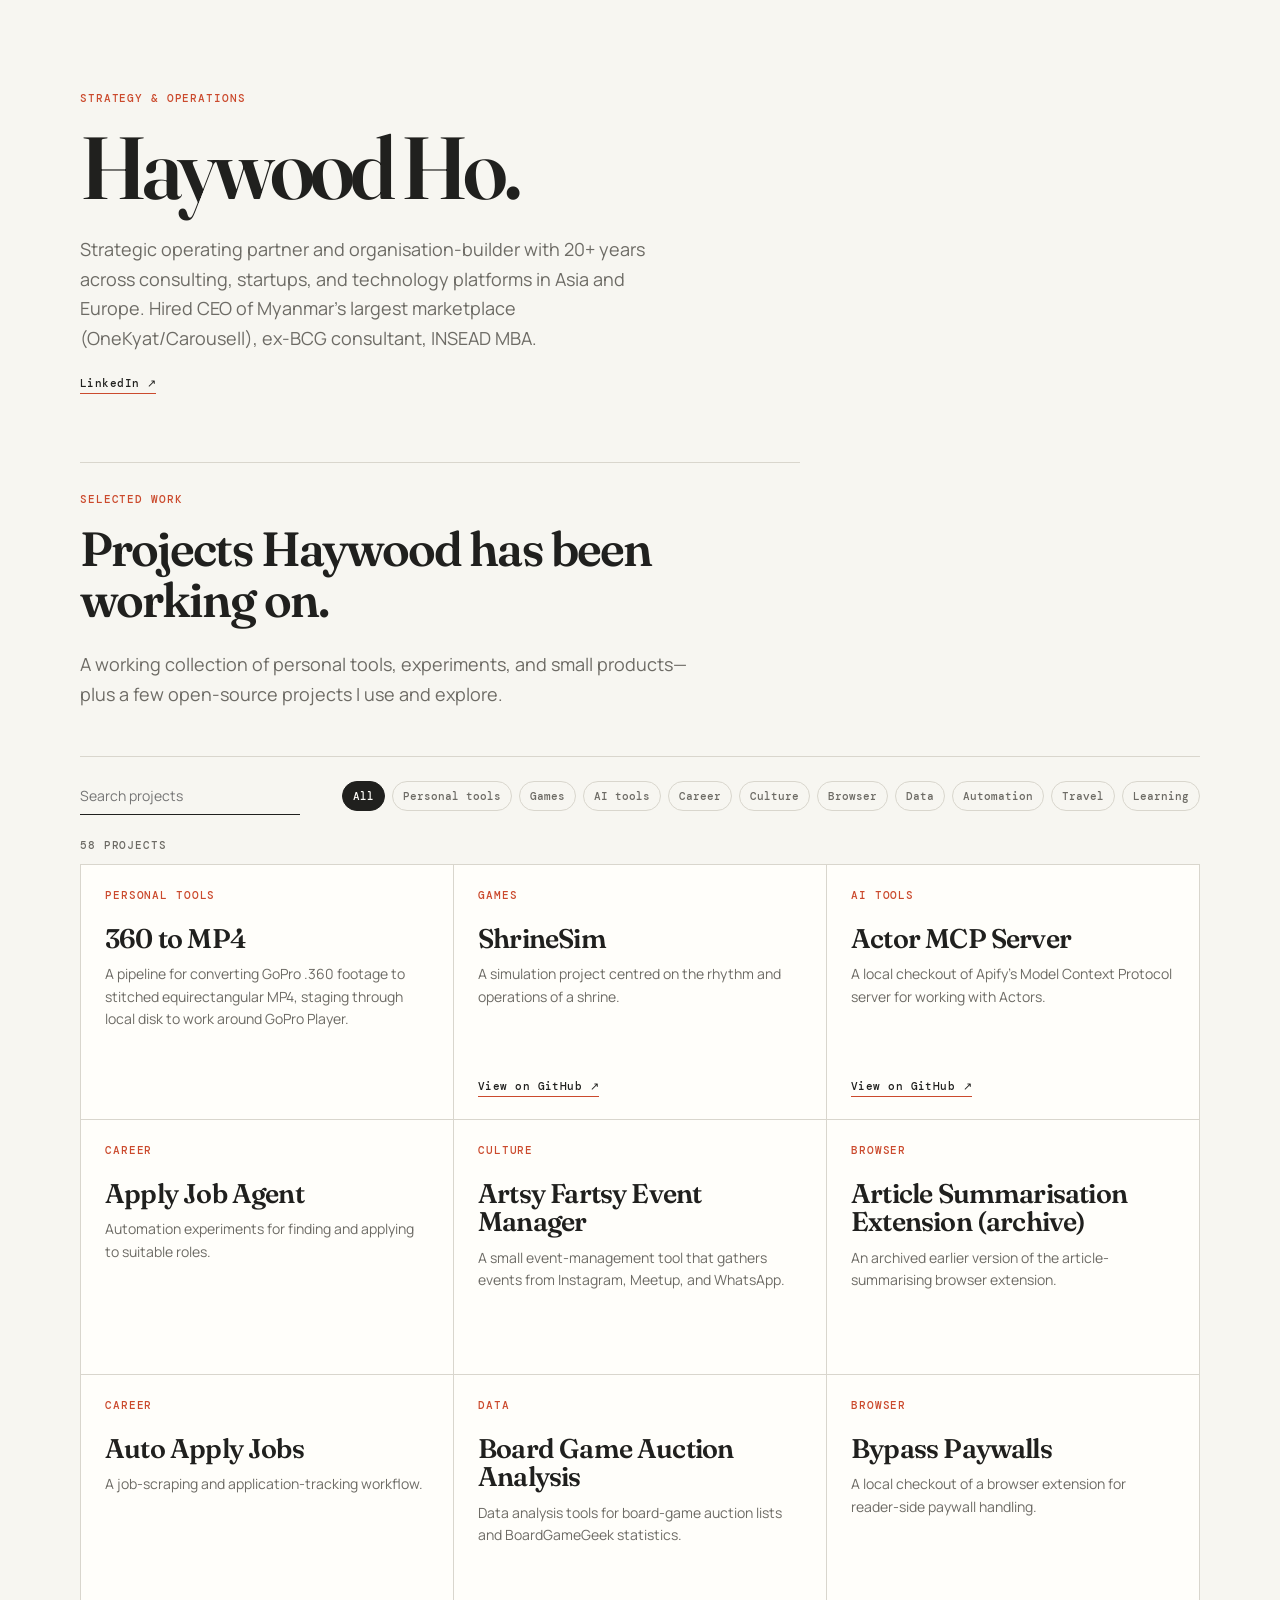
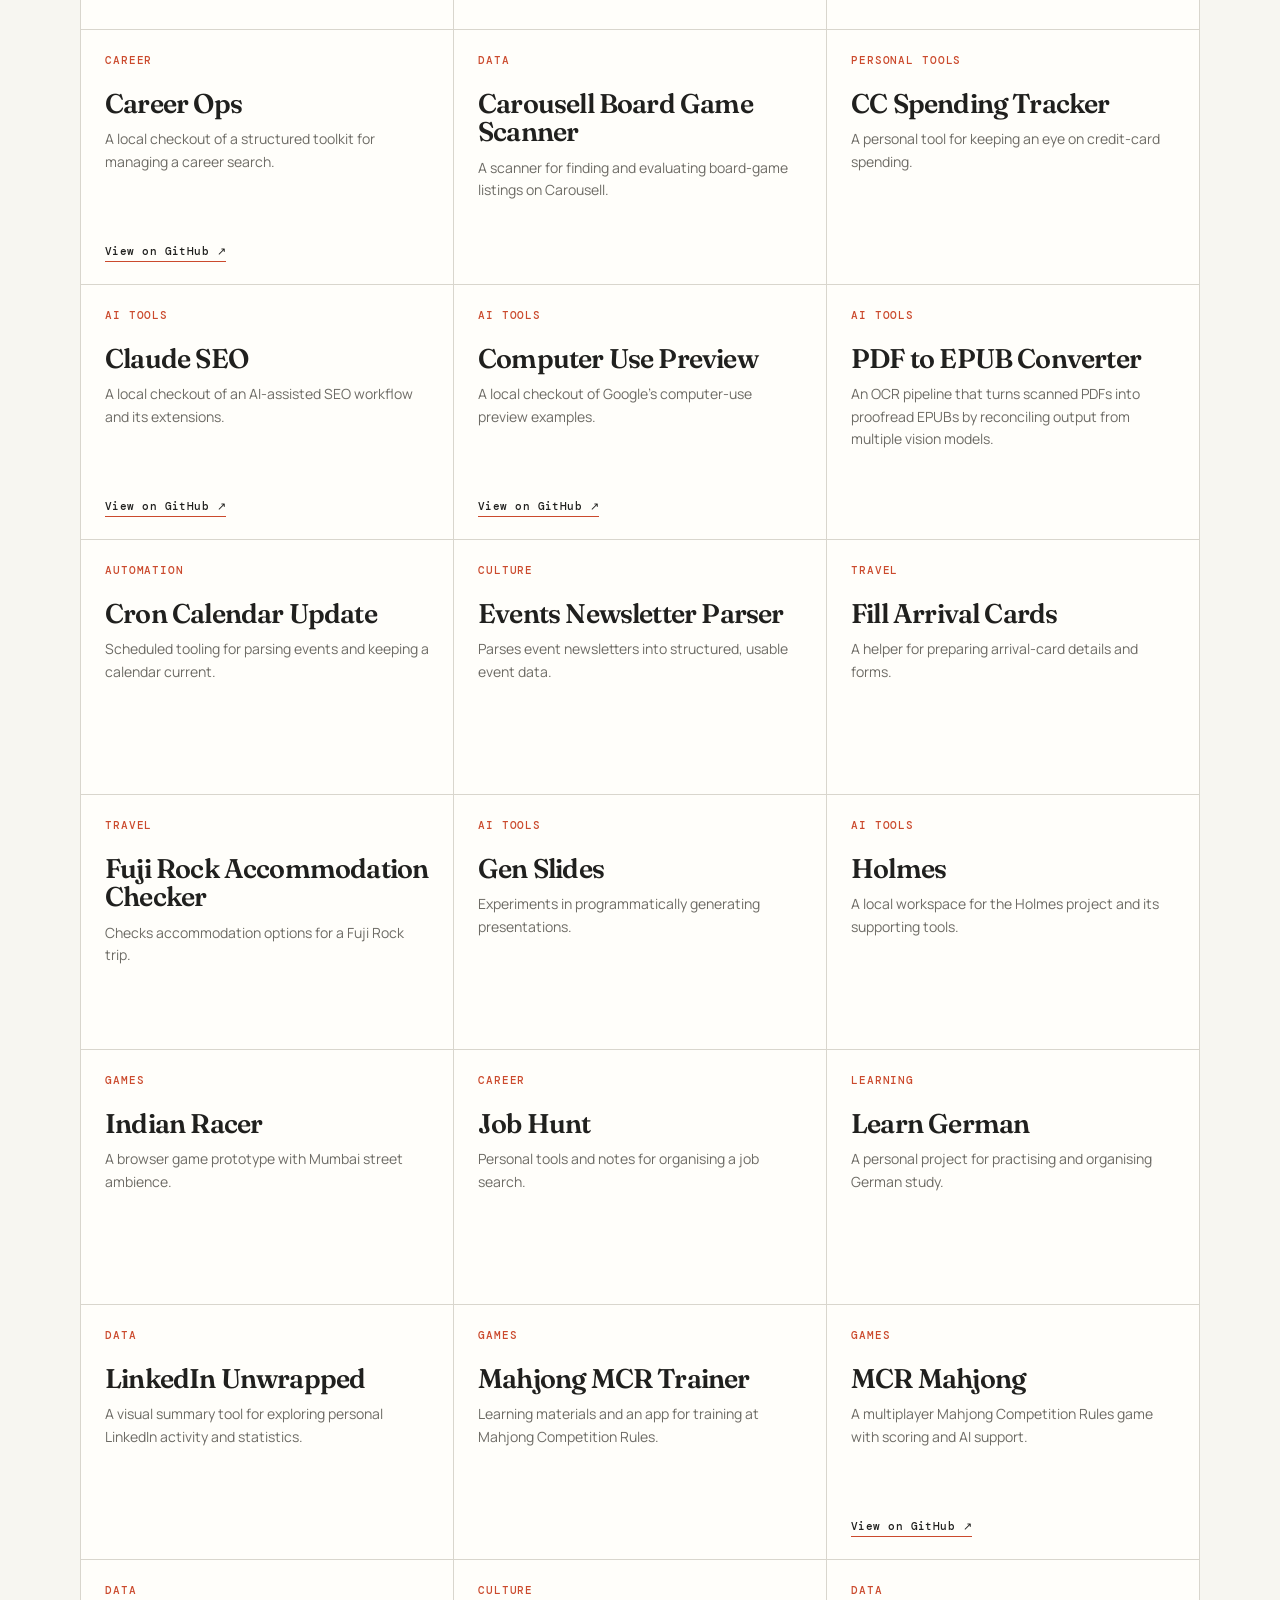
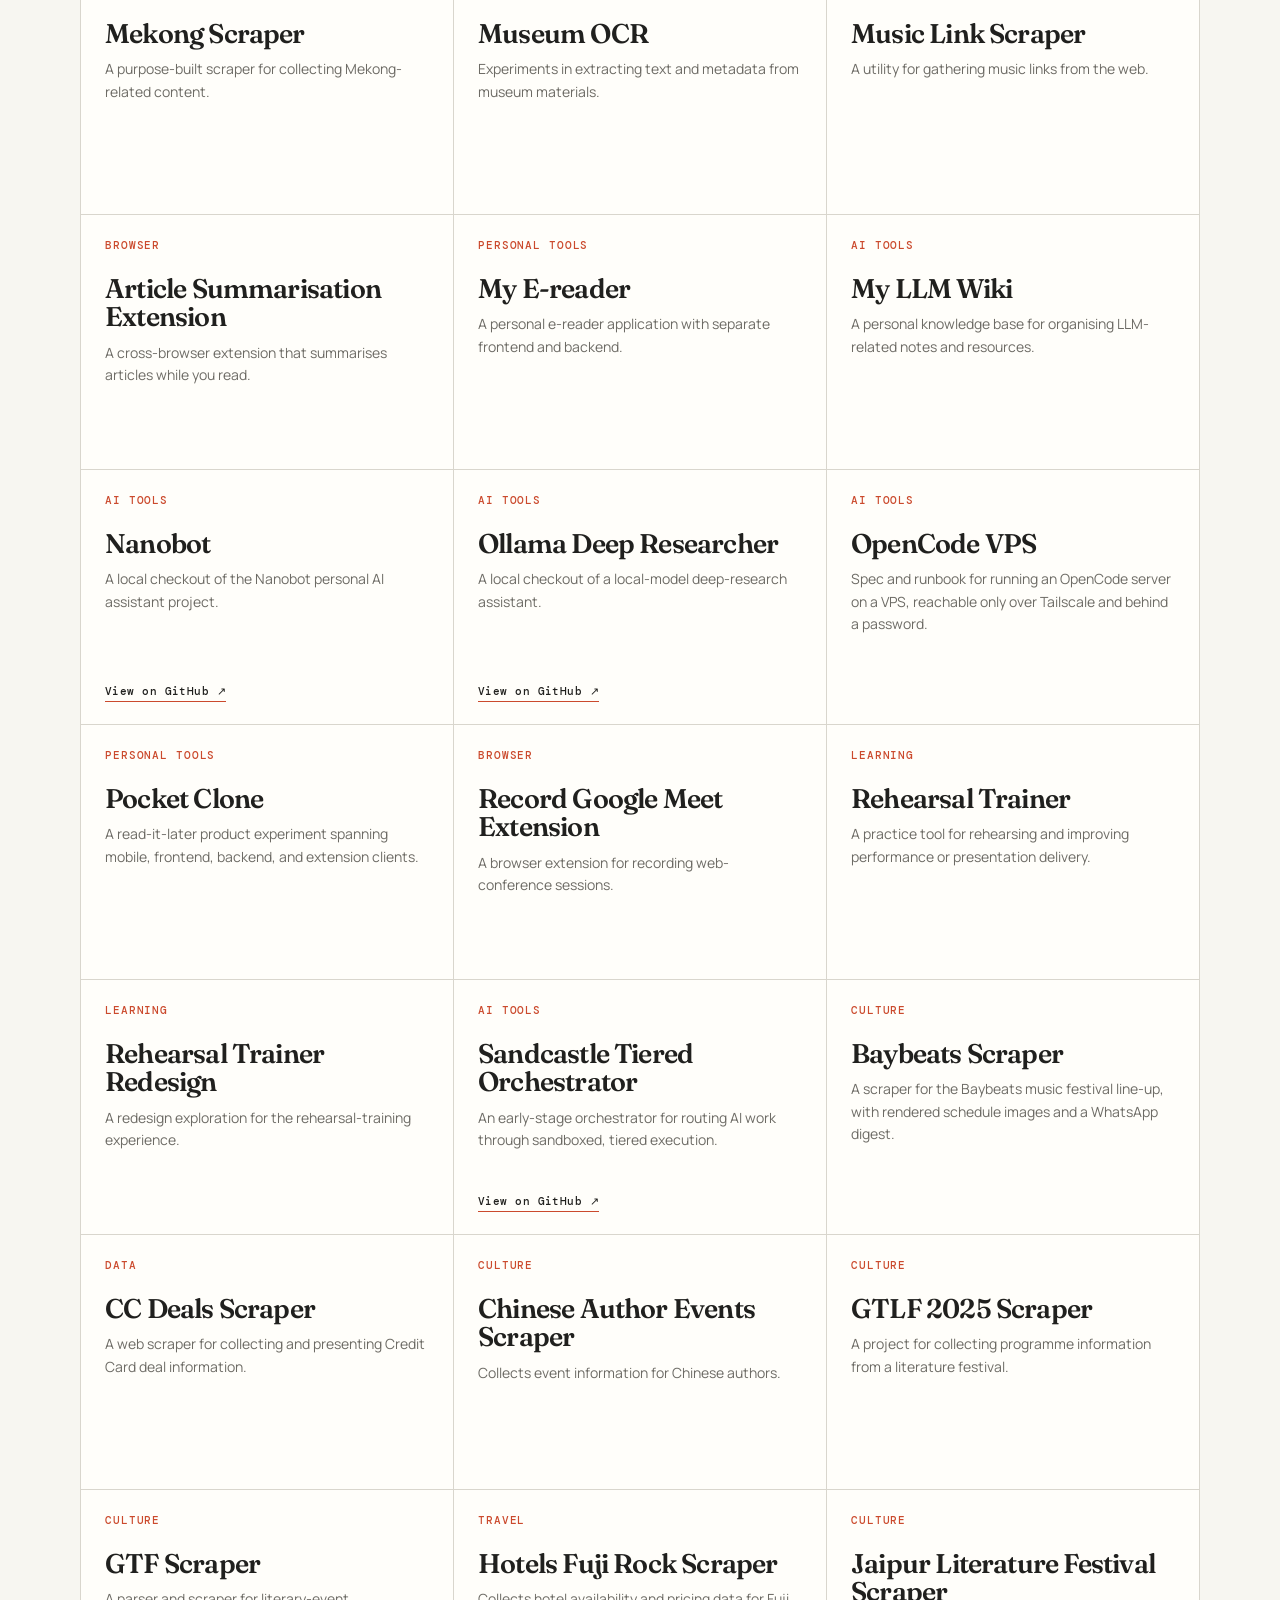
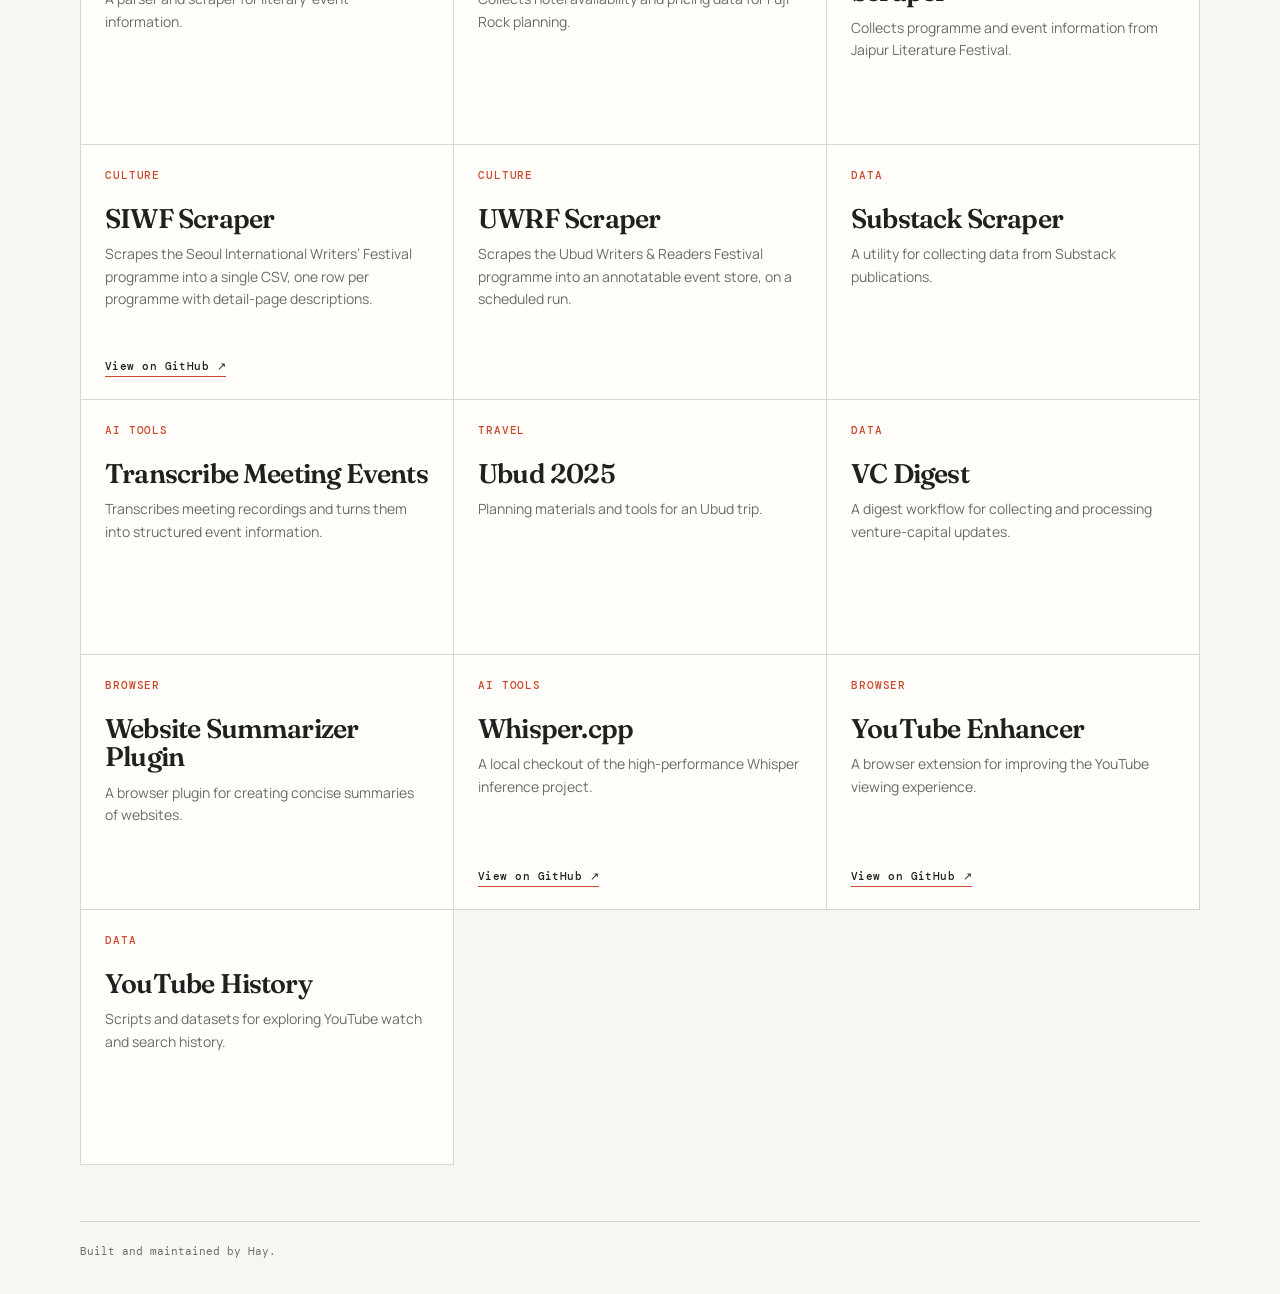
==== commit 9c0760a3: "Reword projects section heading Co-Authored-By: Claude Sonnet 5 <noreply@anthropic.com> Claude-Sessi" ====
--- a/index.html
+++ b/index.html
@@ -18,7 +18,7 @@
 
       <section class="work-intro" aria-label="Projects intro">
         <p class="eyebrow">Selected work</p>
-        <h2>Things Haywood’s been working on.</h2>
+        <h2>Projects Haywood has been working on.</h2>
         <p class="lede">A working collection of personal tools, experiments, and small products—plus a few open-source projects I use and explore.</p>
       </section>
 
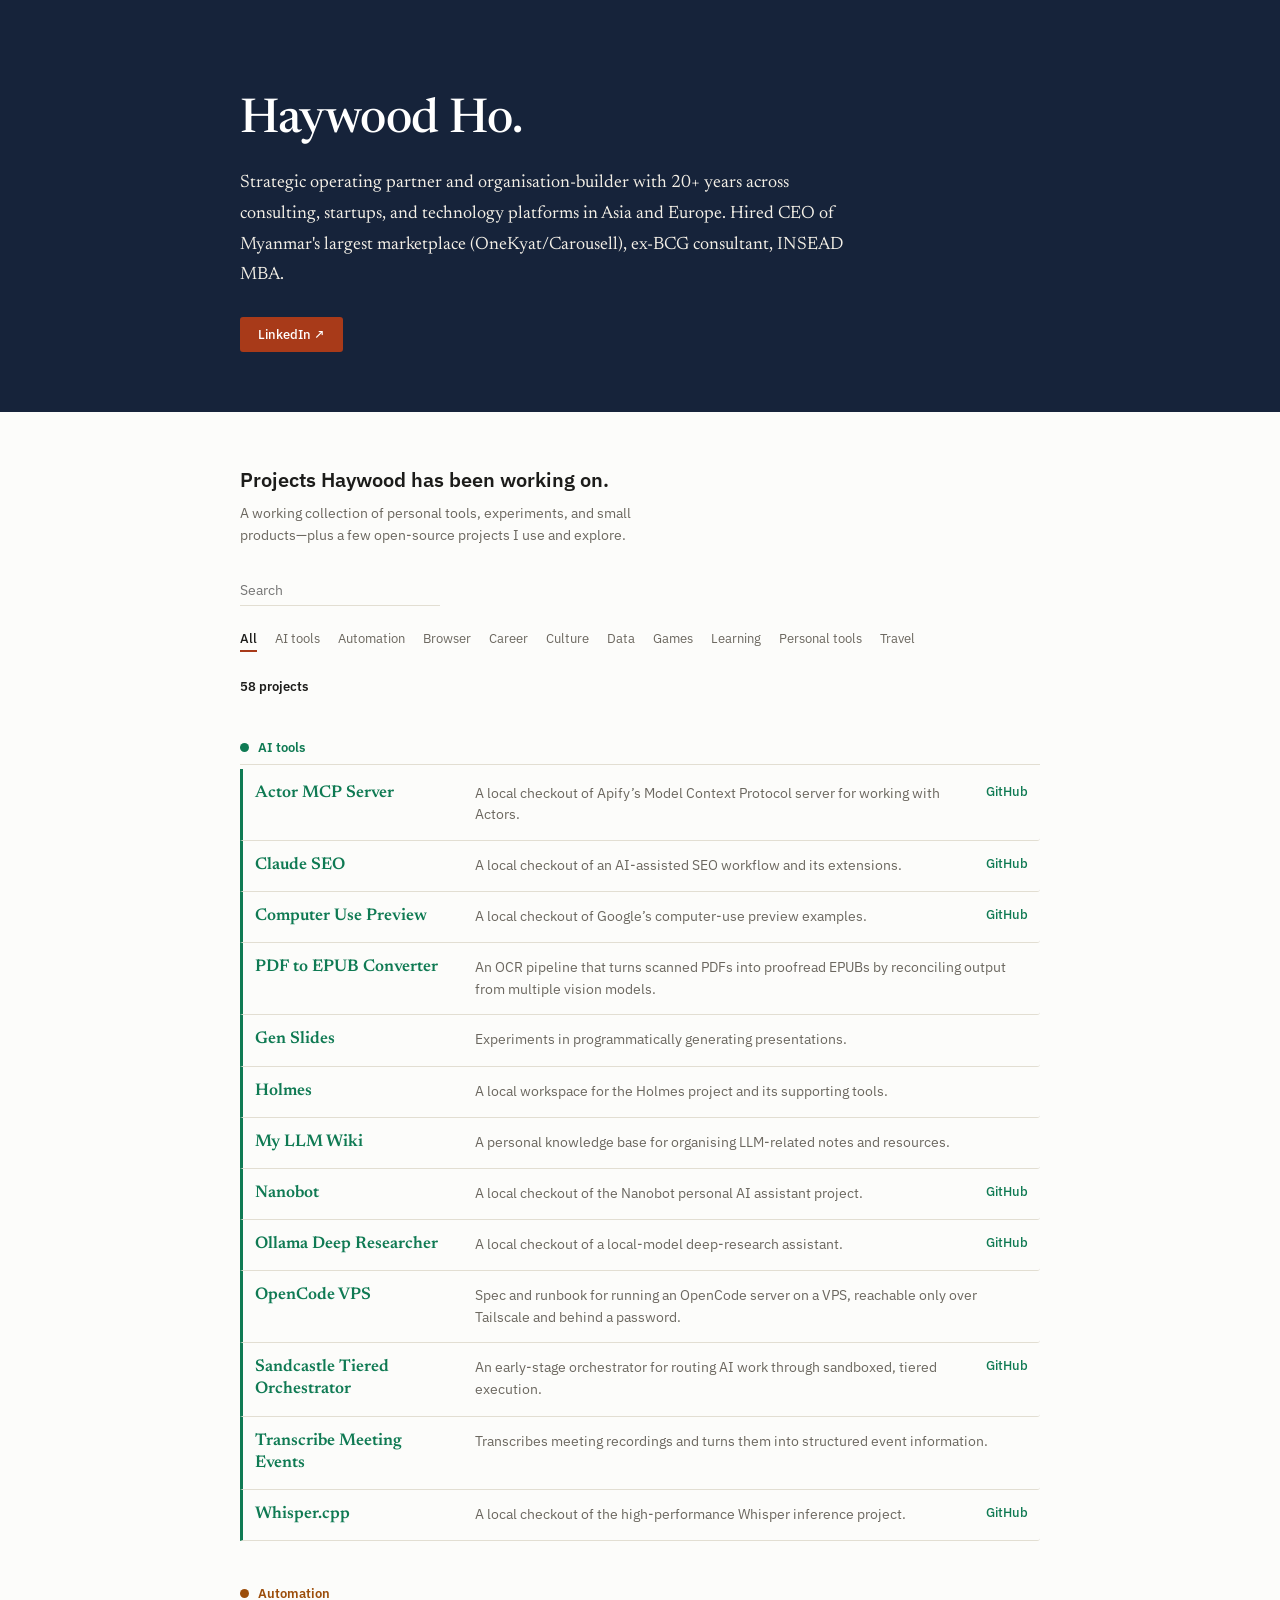
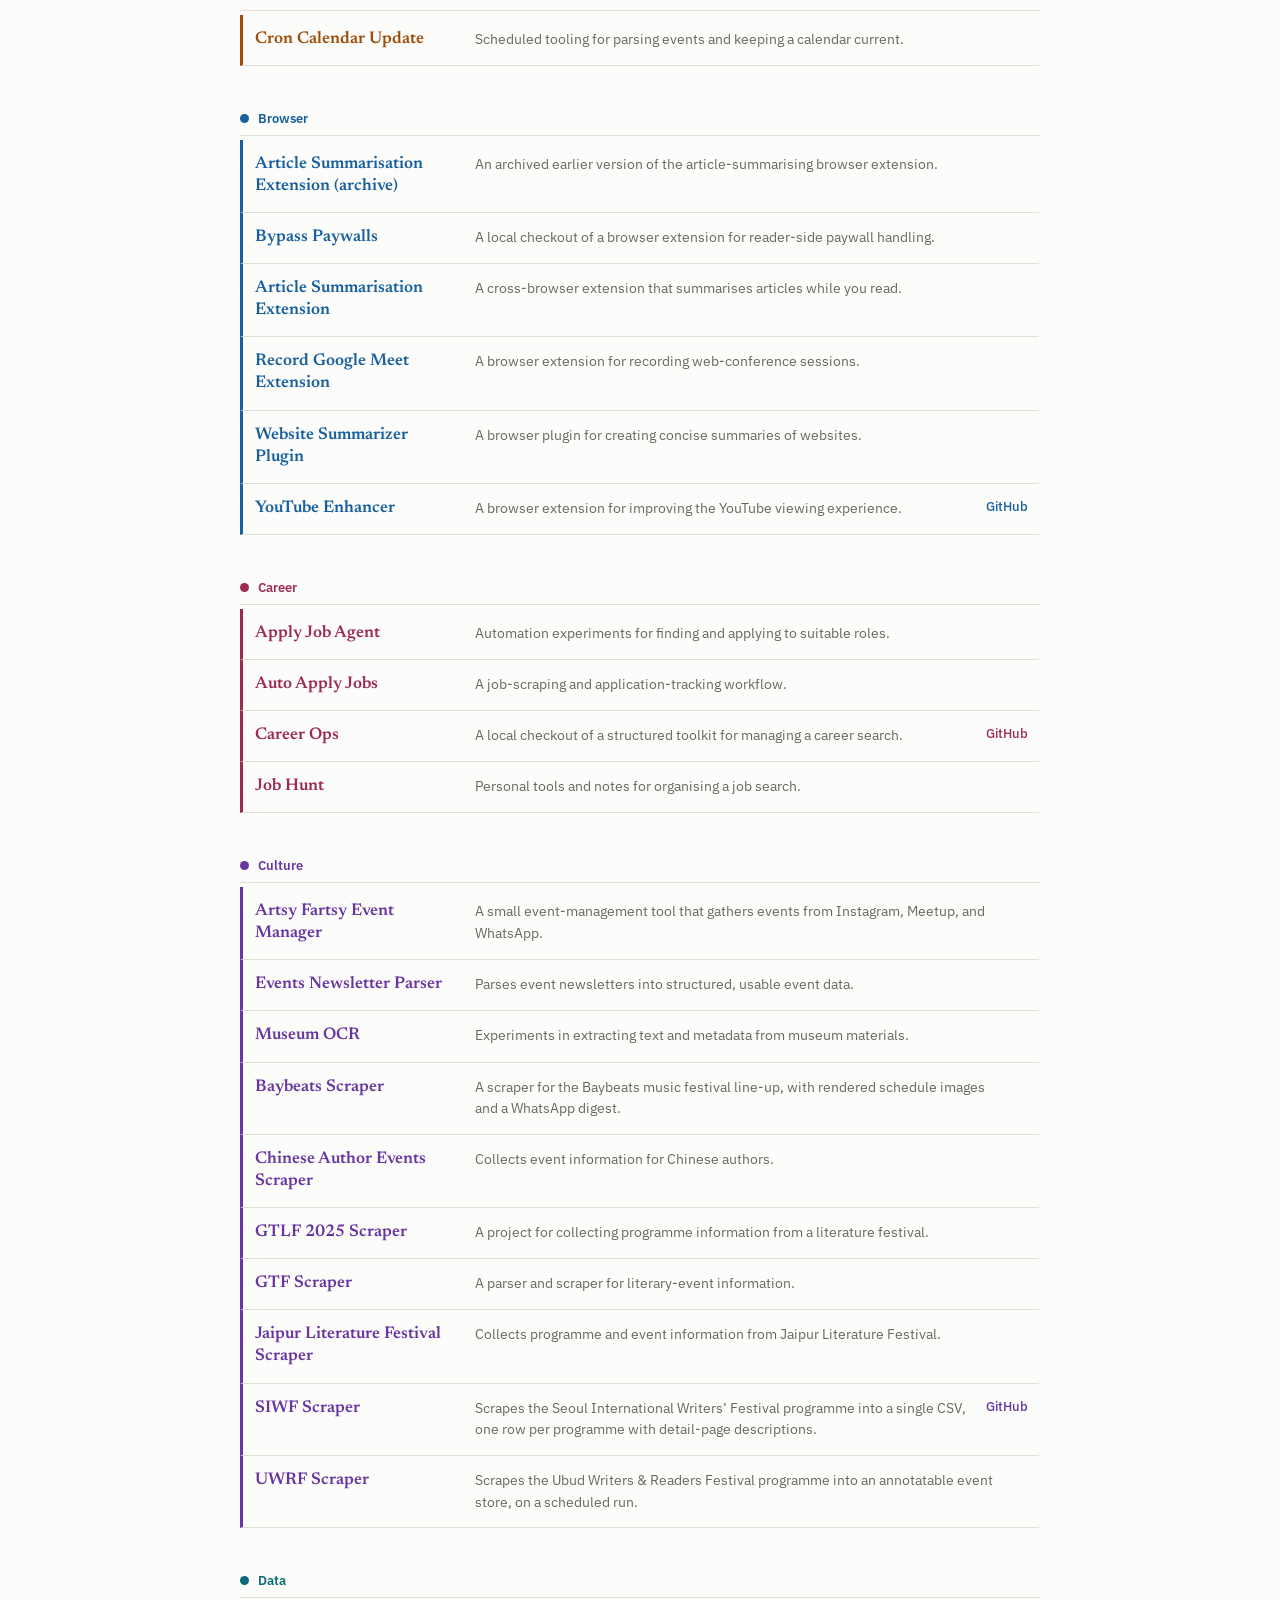
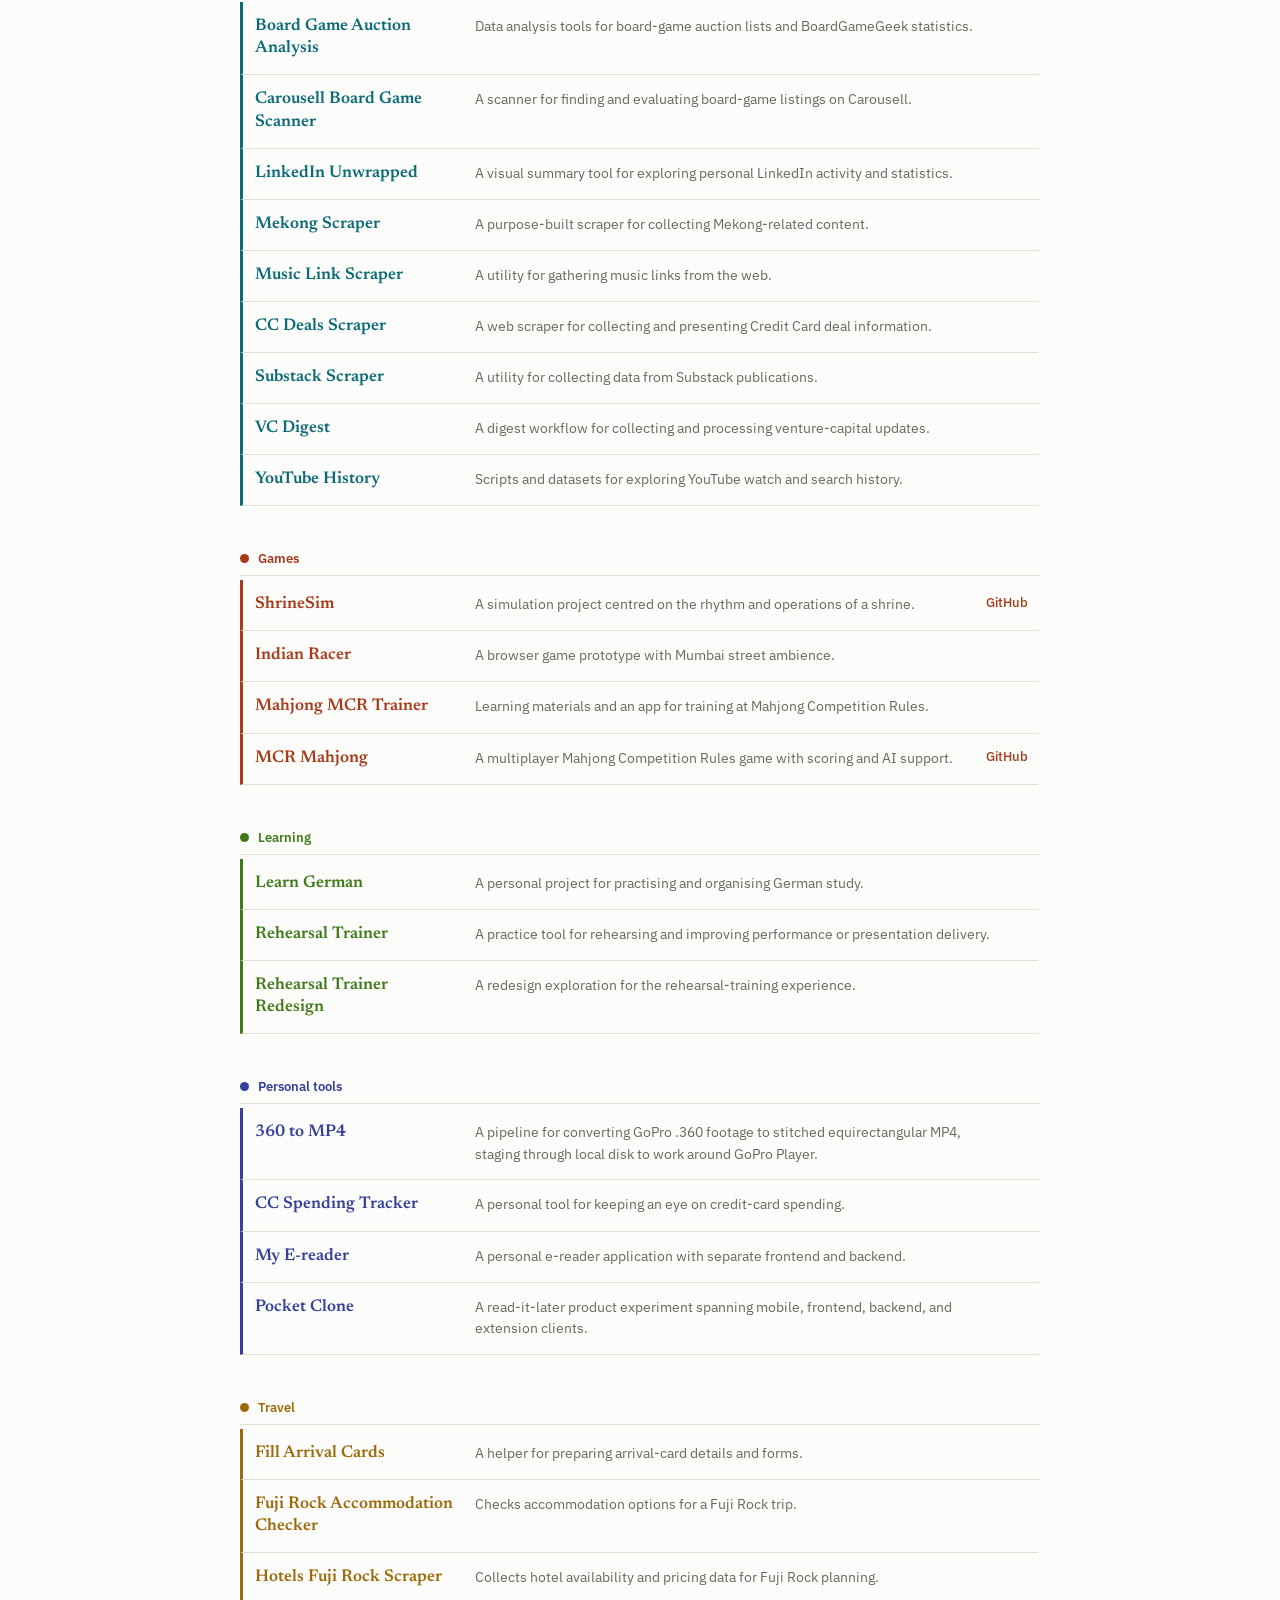
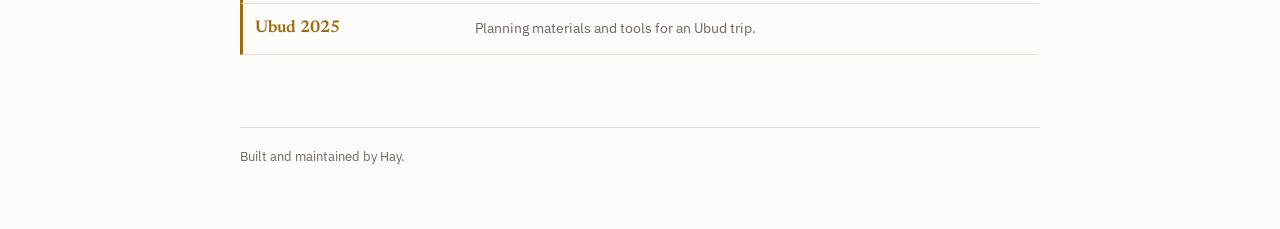
==== commit 63e412bc: "Redesign portfolio away from generic AI-template look Replace the cream/terracotta card-grid layout " ====
--- a/index.html
+++ b/index.html
@@ -8,32 +8,37 @@
     <link rel="stylesheet" href="styles.css" />
   </head>
   <body>
-    <main>
-      <header class="intro">
-        <p class="eyebrow">Strategy &amp; operations</p>
+    <header class="masthead">
+      <div class="masthead-inner">
         <h1>Haywood Ho.</h1>
-        <p class="lede">Strategic operating partner and organisation-builder with 20+ years across consulting, startups, and technology platforms in Asia and Europe. Hired CEO of Myanmar's largest marketplace (OneKyat/Carousell), ex-BCG consultant, INSEAD MBA.</p>
+        <p class="bio">
+          Strategic operating partner and organisation-builder with 20+ years across consulting,
+          startups, and technology platforms in Asia and Europe. Hired CEO of Myanmar's largest
+          marketplace (OneKyat/Carousell), ex-BCG consultant, INSEAD MBA.
+        </p>
         <a class="linkedin" href="https://www.linkedin.com/in/haywoodho/" target="_blank" rel="noreferrer">LinkedIn ↗</a>
-      </header>
+      </div>
+    </header>
 
-      <section class="work-intro" aria-label="Projects intro">
-        <p class="eyebrow">Selected work</p>
-        <h2>Projects Haywood has been working on.</h2>
-        <p class="lede">A working collection of personal tools, experiments, and small products—plus a few open-source projects I use and explore.</p>
+    <div class="page">
+      <section class="index" aria-label="Projects">
+        <div class="index-head">
+          <h2>Projects Haywood has been working on.</h2>
+          <p class="index-note">A working collection of personal tools, experiments, and small products—plus a few open-source projects I use and explore.</p>
+          <div class="controls">
+            <label class="search">
+              <span class="sr-only">Search projects</span>
+              <input id="search" type="search" placeholder="Search" autocomplete="off" />
+            </label>
+            <div id="filters" class="filters" role="tablist" aria-label="Filter by category"></div>
+          </div>
+          <p id="project-count" class="count" aria-live="polite"></p>
+        </div>
+        <div id="projects" class="groups"></div>
       </section>
 
-      <section class="controls" aria-label="Filter projects">
-        <label class="search">
-          <span class="sr-only">Search projects</span>
-          <input id="search" type="search" placeholder="Search projects" autocomplete="off" />
-        </label>
-        <div id="filters" class="filters" aria-label="Project categories"></div>
-      </section>
-
-      <p id="project-count" class="project-count" aria-live="polite"></p>
-      <section id="projects" class="projects" aria-label="Projects"></section>
-    </main>
-    <footer>Built and maintained by Hay.</footer>
+      <footer>Built and maintained by Hay.</footer>
+    </div>
     <script src="projects.js"></script>
     <script src="app.js"></script>
   </body>
--- a/styles.css
+++ b/styles.css
@@ -1,34 +1,151 @@
-@import url('https://fonts.googleapis.com/css2?family=DM+Mono:wght@400;500&family=Fraunces:opsz,wght@9..144,500;9..144,600&family=Manrope:wght@400;500;600&display=swap');
+@import url('https://fonts.googleapis.com/css2?family=Newsreader:ital,wght@0,400;0,500;0,600;1,400&family=IBM+Plex+Sans:wght@400;500;600&display=swap');
 
-:root { --ink: #20201e; --muted: #6d6b65; --line: #d9d6cd; --paper: #f7f6f1; --card: #fffefa; --accent: #cb4a2d; }
+:root {
+  --ink: #1c1c1a;
+  --muted: #6b675f;
+  --line: #e2ded2;
+  --paper: #fcfcfa;
+  --accent: #a83a19;
+  --deep: #16233a;
+  --cream: #f3efe6;
+}
 * { box-sizing: border-box; }
-body { margin: 0; min-width: 320px; color: var(--ink); background: var(--paper); font-family: Manrope, sans-serif; }
-main { width: min(1120px, calc(100% - 40px)); margin: 0 auto; padding: 92px 0 56px; }
-.intro { max-width: 720px; }
-.eyebrow, .tag, .project-count { font: 500 11px/1.25 "DM Mono", monospace; letter-spacing: .08em; text-transform: uppercase; }
-.eyebrow { color: var(--accent); margin: 0 0 18px; }
-h1 { font: 600 clamp(44px, 8vw, 88px)/.98 Fraunces, serif; letter-spacing: -.055em; margin: 0; }
-.lede { max-width: 610px; margin: 25px 0 0; color: var(--muted); font-size: 18px; line-height: 1.65; }
-.intro .linkedin { display: inline-block; margin-top: 22px; color: var(--ink); font: 500 11px "DM Mono", monospace; letter-spacing: .04em; text-decoration: none; border-bottom: 1px solid var(--accent); padding-bottom: 3px; }
-.intro .linkedin:hover { color: var(--accent); }
-.work-intro { max-width: 720px; margin-top: 68px; padding-top: 30px; border-top: 1px solid var(--line); }
-.work-intro h2 { font: 600 clamp(30px, 4.5vw, 48px)/1.05 Fraunces, serif; letter-spacing: -.04em; margin: 0; }
-.controls { display: flex; justify-content: space-between; gap: 24px; align-items: center; border-top: 1px solid var(--line); margin-top: 46px; padding-top: 20px; }
-.search input { width: 220px; padding: 9px 0; border: 0; border-bottom: 1px solid var(--ink); border-radius: 0; background: transparent; color: var(--ink); font: 14px Manrope, sans-serif; outline: none; }
+body {
+  margin: 0;
+  min-width: 320px;
+  color: var(--ink);
+  background: var(--paper);
+  font-family: 'IBM Plex Sans', sans-serif;
+}
+a { color: inherit; }
+.page { width: min(800px, calc(100% - 40px)); margin: 0 auto; padding: 0 0 64px; }
+
+.masthead { background: var(--deep); }
+.masthead-inner { width: min(800px, calc(100% - 40px)); margin: 0 auto; padding: 96px 0 60px; }
+.masthead h1 {
+  font: 500 48px/1.05 Newsreader, serif;
+  letter-spacing: -.01em;
+  color: #fff;
+  margin: 0 0 22px;
+}
+.masthead .bio {
+  font: 400 18px/1.7 Newsreader, serif;
+  color: var(--cream);
+  max-width: 62ch;
+  margin: 0 0 26px;
+}
+.masthead .linkedin {
+  display: inline-block;
+  background: var(--accent);
+  color: #fff;
+  font: 500 13px 'IBM Plex Sans', sans-serif;
+  text-decoration: none;
+  padding: 9px 18px;
+  border-radius: 3px;
+}
+.masthead .linkedin:hover { background: #c1441f; }
+
+.index { margin-top: 56px; }
+.index-head h2 {
+  font: 600 20px/1.2 'IBM Plex Sans', sans-serif;
+  margin: 0 0 10px;
+}
+.index-note {
+  font: 400 14px/1.6 'IBM Plex Sans', sans-serif;
+  color: var(--muted);
+  max-width: 56ch;
+  margin: 0 0 28px;
+}
+
+.controls { display: flex; justify-content: space-between; align-items: baseline; gap: 24px; flex-wrap: wrap; }
+.search input {
+  width: 200px;
+  padding: 6px 0;
+  border: 0;
+  border-bottom: 1px solid var(--line);
+  border-radius: 0;
+  background: transparent;
+  color: var(--ink);
+  font: 400 14px 'IBM Plex Sans', sans-serif;
+  outline: none;
+}
 .search input:focus { border-color: var(--accent); }
-.filters { display: flex; flex-wrap: wrap; gap: 7px; justify-content: flex-end; }
-button { cursor: pointer; border: 1px solid var(--line); border-radius: 100px; padding: 7px 10px; background: transparent; color: var(--muted); font: 500 11px "DM Mono", monospace; transition: .15s ease; }
-button:hover, button[aria-pressed="true"] { color: var(--card); background: var(--ink); border-color: var(--ink); }
-.project-count { color: var(--muted); margin: 24px 0 12px; }
-.projects { display: grid; grid-template-columns: repeat(3, 1fr); border-top: 1px solid var(--line); border-left: 1px solid var(--line); }
-.project { min-height: 255px; padding: 24px; background: var(--card); border-right: 1px solid var(--line); border-bottom: 1px solid var(--line); display: flex; flex-direction: column; }
-.tag { color: var(--accent); }
-.project h2 { margin: 22px 0 10px; font: 600 27px/1.05 Fraunces, serif; letter-spacing: -.03em; }
-.project p { margin: 0; color: var(--muted); font-size: 14px; line-height: 1.6; }
-.links { margin-top: auto; padding-top: 22px; }
-.links a { color: var(--ink); font: 500 11px "DM Mono", monospace; letter-spacing: .04em; text-decoration: none; border-bottom: 1px solid var(--accent); padding-bottom: 3px; }
-.links a:hover { color: var(--accent); }
-.empty { grid-column: 1 / -1; padding: 36px; color: var(--muted); }
-footer { width: min(1120px, calc(100% - 40px)); margin: 0 auto; padding: 22px 0 36px; border-top: 1px solid var(--line); color: var(--muted); font: 11px "DM Mono", monospace; }
+.filters { display: flex; flex-wrap: wrap; gap: 18px; }
+.filters button {
+  cursor: pointer;
+  border: 0;
+  border-bottom: 2px solid transparent;
+  padding: 0 0 3px;
+  background: none;
+  color: var(--muted);
+  font: 400 13px 'IBM Plex Sans', sans-serif;
+}
+.filters button:hover { color: var(--ink); }
+.filters button[aria-selected="true"] { color: var(--ink); border-color: var(--accent); font-weight: 500; }
+
+.count { font: 600 13px 'IBM Plex Sans', sans-serif; color: var(--ink); margin: 26px 0 0; }
+
+.groups { margin-top: 8px; }
+.group { margin-top: 44px; }
+.group h2 {
+  display: flex;
+  align-items: center;
+  gap: 9px;
+  font: 600 13px 'IBM Plex Sans', sans-serif;
+  color: var(--cat, var(--ink));
+  margin: 0 0 4px;
+  padding-bottom: 8px;
+  border-bottom: 1px solid var(--line);
+}
+.group h2 .dot {
+  width: 9px;
+  height: 9px;
+  border-radius: 50%;
+  background: var(--cat, var(--ink));
+  flex: 0 0 auto;
+}
+
+.row {
+  display: grid;
+  grid-template-columns: 200px 1fr auto;
+  column-gap: 20px;
+  align-items: start;
+  padding: 14px 12px;
+  border-bottom: 1px solid var(--line);
+  border-left: 3px solid var(--cat, var(--line));
+  border-radius: 0 3px 3px 0;
+}
+.row:hover { background: color-mix(in srgb, var(--cat, var(--ink)) 8%, transparent); }
+.row h3 { font: 600 17px/1.3 Newsreader, serif; margin: 0; color: var(--cat, var(--ink)); }
+.row p { font: 400 14px/1.55 'IBM Plex Sans', sans-serif; color: var(--muted); margin: 0; }
+.row .source {
+  font: 500 13px 'IBM Plex Sans', sans-serif;
+  color: var(--cat, var(--accent));
+  text-decoration: none;
+  border-bottom: 1px solid transparent;
+  justify-self: end;
+  white-space: nowrap;
+}
+.row .source:hover { border-color: var(--cat, var(--accent)); }
+
+.empty { padding: 32px 0; color: var(--muted); font: 400 14px 'IBM Plex Sans', sans-serif; }
+
+footer {
+  margin-top: 72px;
+  padding-top: 20px;
+  border-top: 1px solid var(--line);
+  color: var(--muted);
+  font: 400 13px 'IBM Plex Sans', sans-serif;
+}
+footer a { color: var(--accent); text-decoration: underline; text-underline-offset: 2px; }
+
 .sr-only { position: absolute; width: 1px; height: 1px; overflow: hidden; clip: rect(0,0,0,0); }
-@media (max-width: 760px) { main { padding-top: 56px; } .controls { display: block; margin-top: 52px; } .filters { justify-content: flex-start; margin-top: 17px; } .projects { grid-template-columns: 1fr; } .search input { width: 100%; } }
+
+@media (max-width: 640px) {
+  .masthead-inner { padding: 56px 0 44px; }
+  .masthead h1 { font-size: 34px; }
+  .controls { display: block; }
+  .search input { width: 100%; margin-bottom: 16px; }
+  .row { grid-template-columns: 1fr; row-gap: 4px; }
+  .row .source { justify-self: start; }
+}
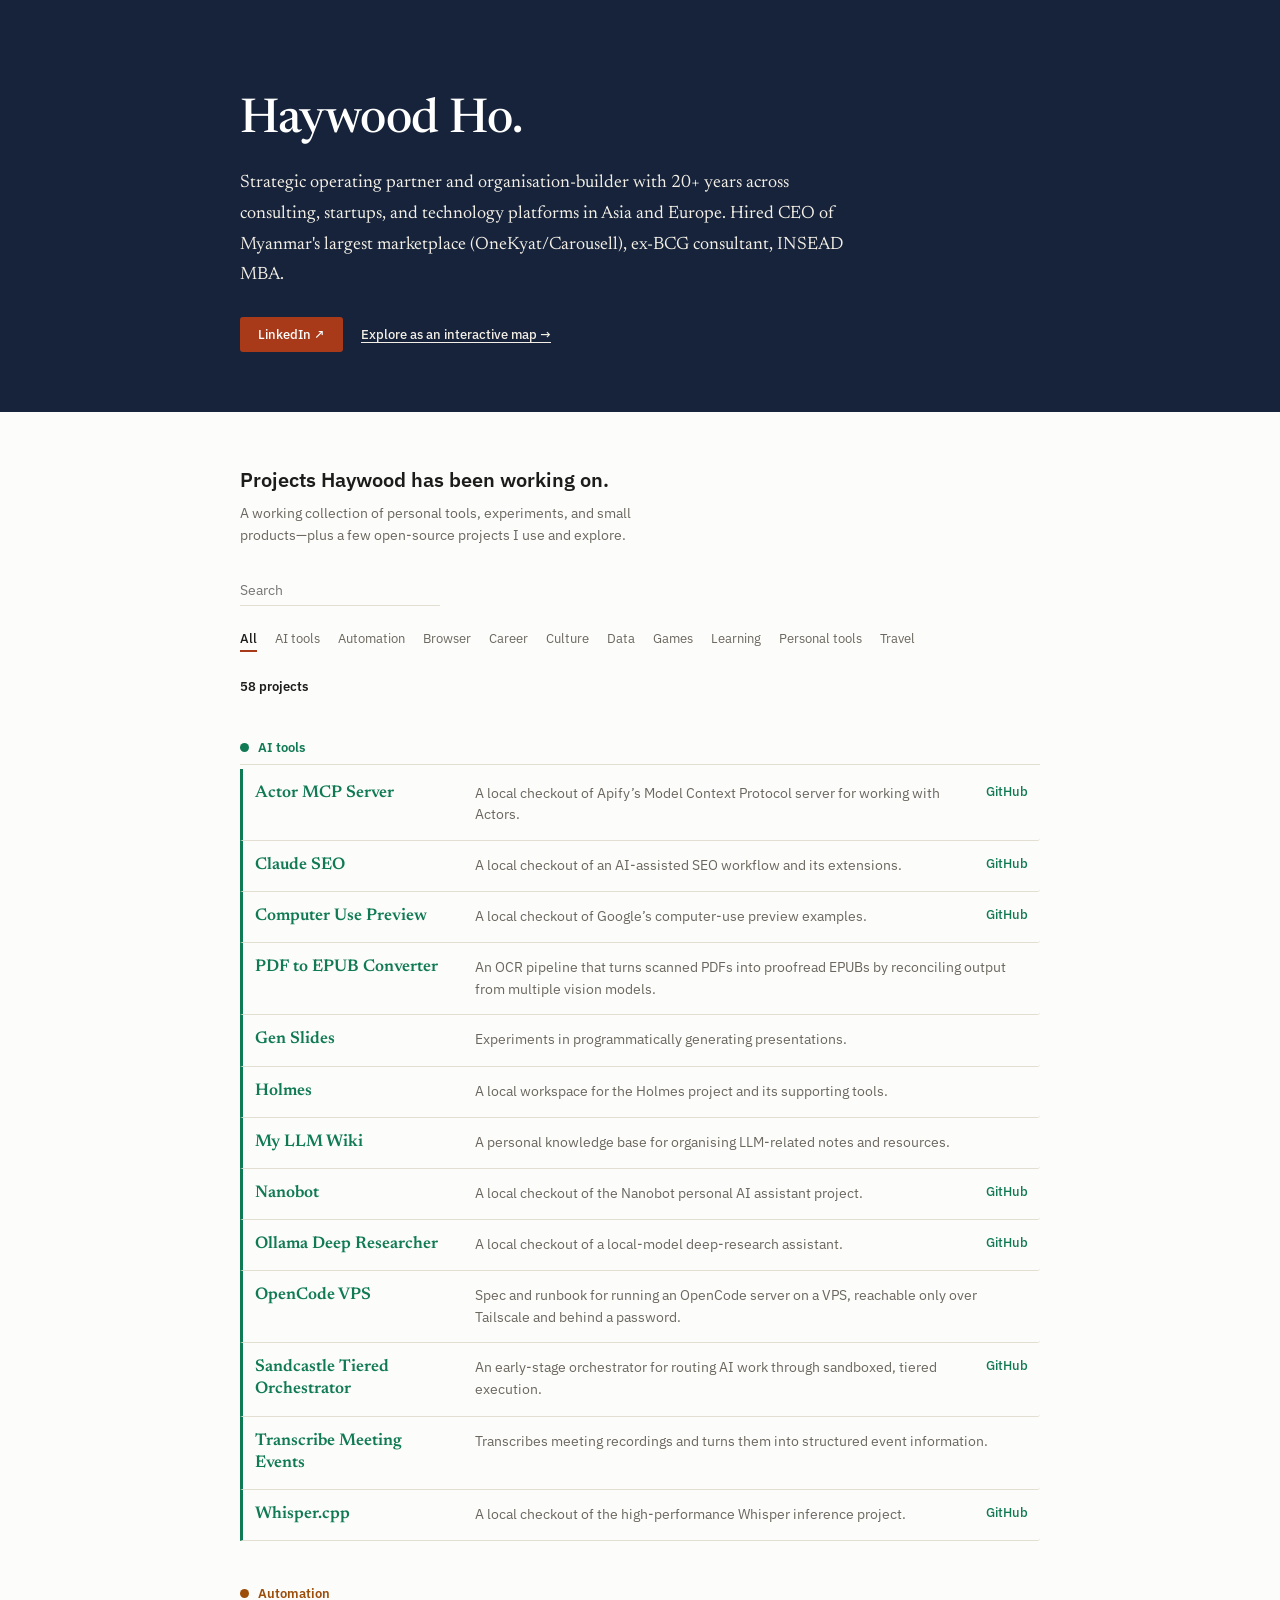
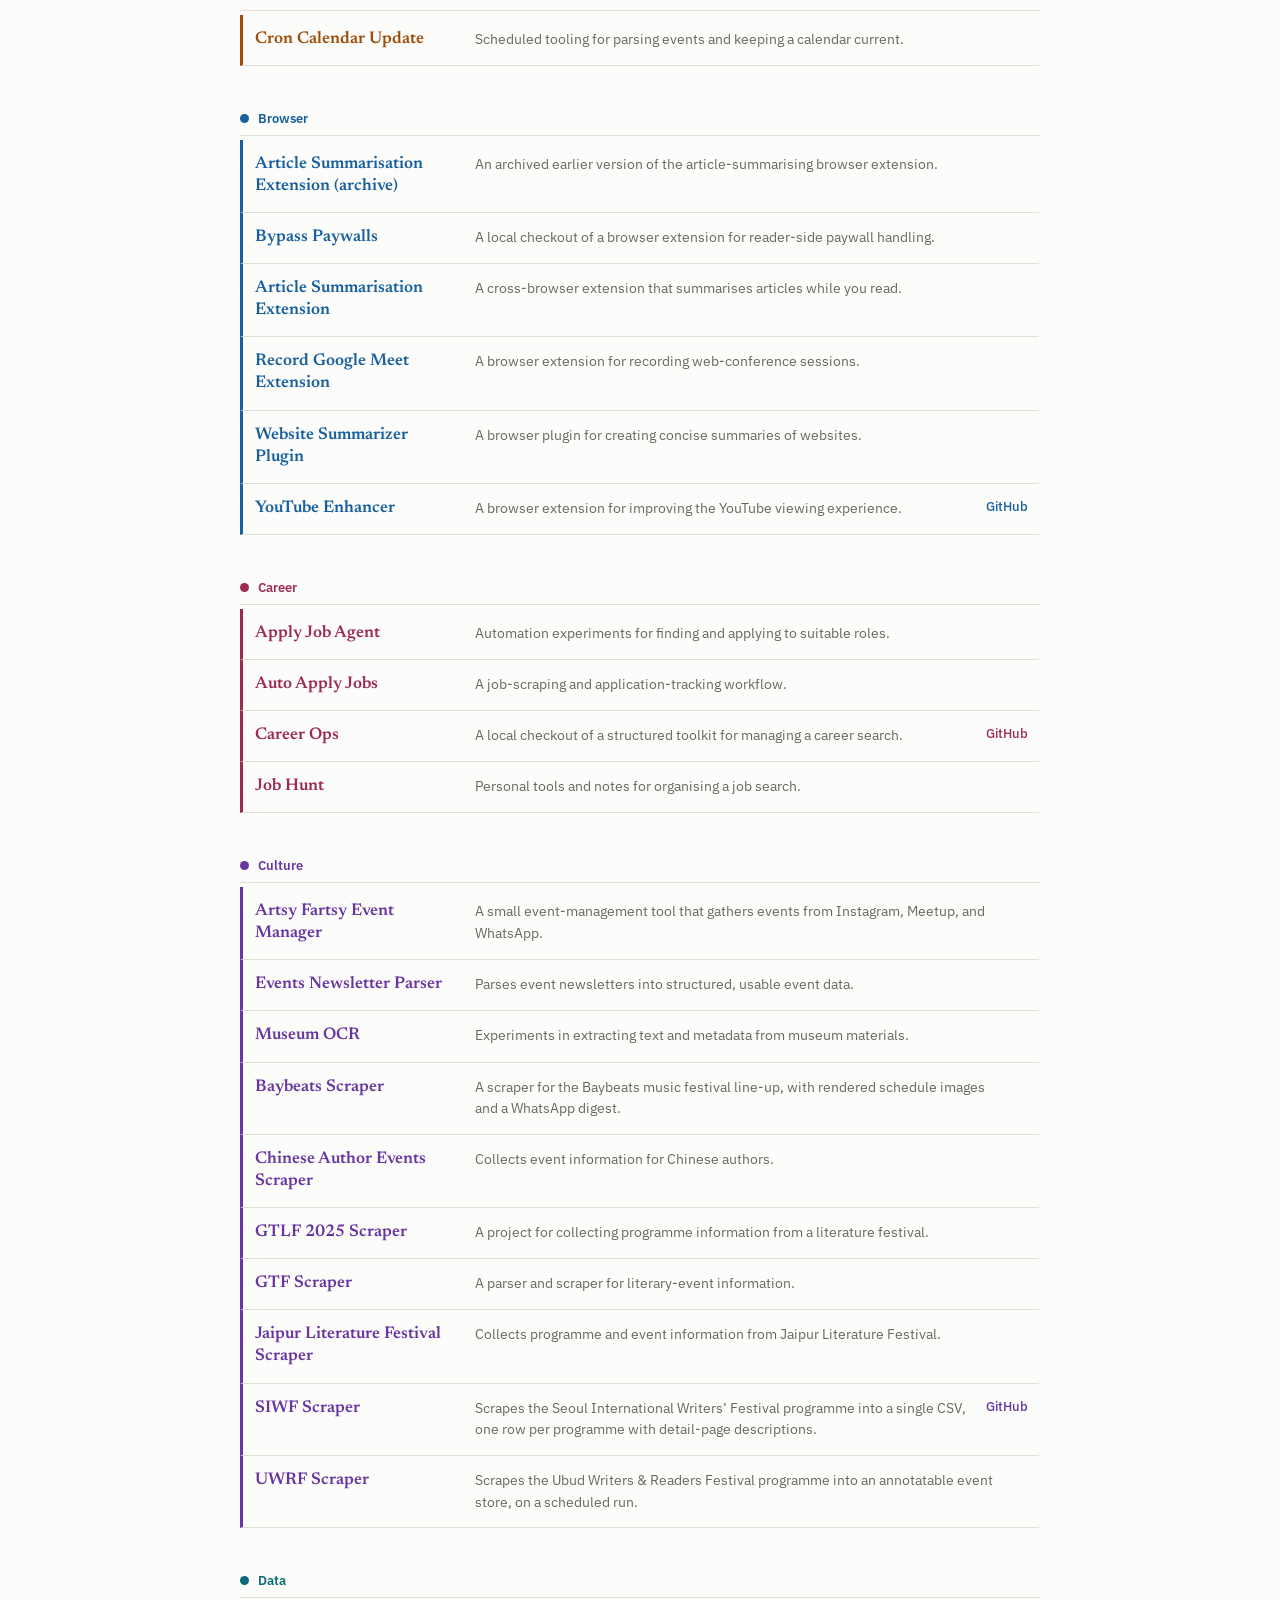
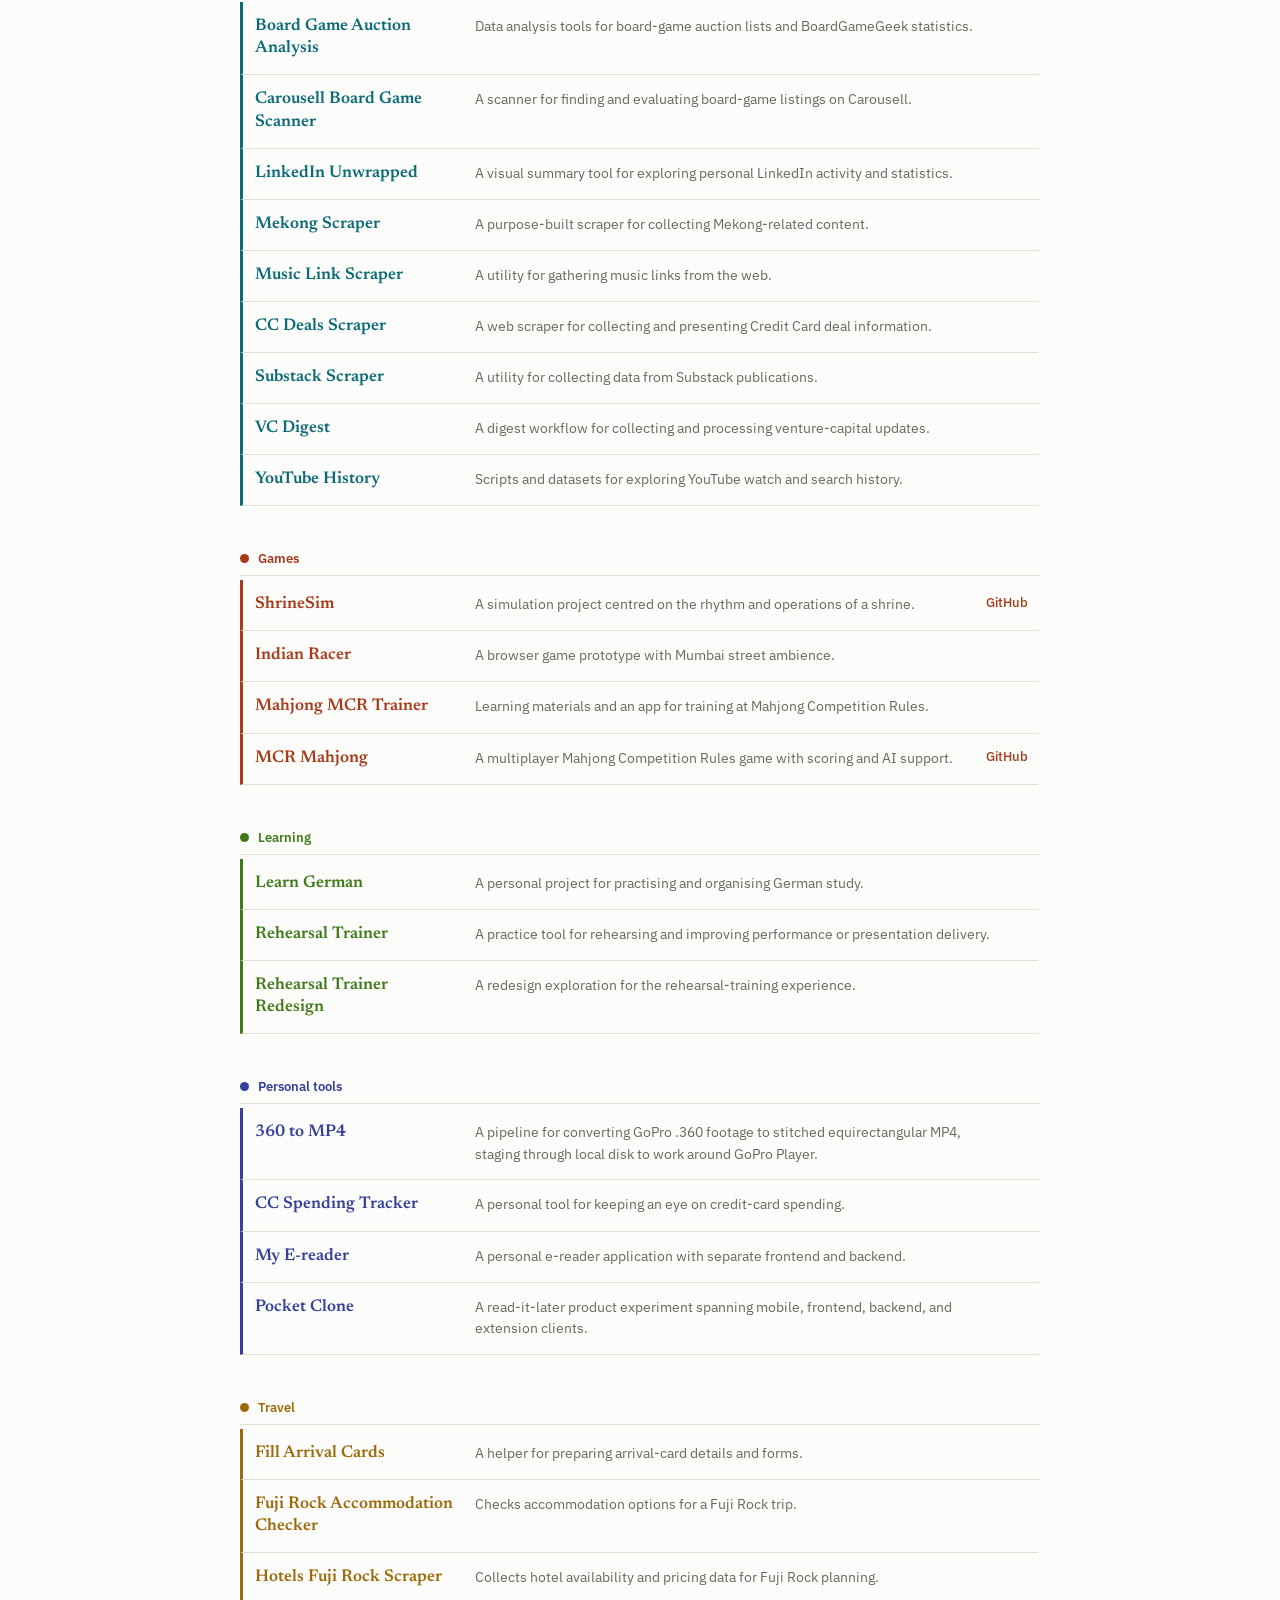
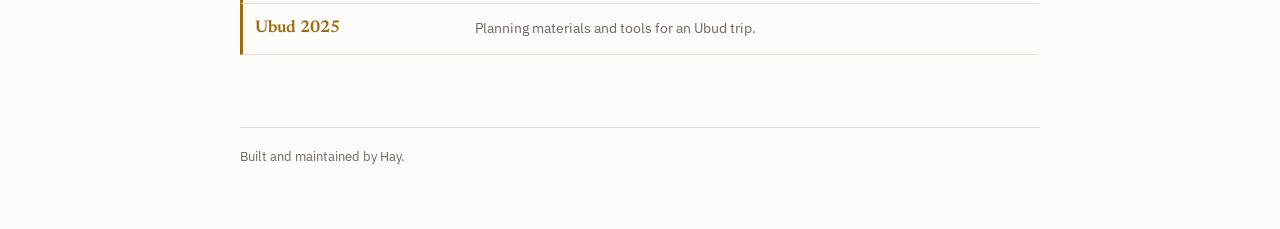
==== commit 54b974a8: "Add interactive Hayville map view alongside the plain list Co-Authored-By: Claude Sonnet 5.5 <norepl" ====
--- a/index.html
+++ b/index.html
@@ -17,6 +17,7 @@
           marketplace (OneKyat/Carousell), ex-BCG consultant, INSEAD MBA.
         </p>
         <a class="linkedin" href="https://www.linkedin.com/in/haywoodho/" target="_blank" rel="noreferrer">LinkedIn ↗</a>
+        <a class="explore" href="world/">Explore as an interactive map →</a>
       </div>
     </header>
 
--- a/styles.css
+++ b/styles.css
@@ -149,3 +149,6 @@
   .row { grid-template-columns: 1fr; row-gap: 4px; }
   .row .source { justify-self: start; }
 }
+
+.masthead .explore { display: inline-block; margin-left: 14px; color: var(--cream); font: 500 13px 'IBM Plex Sans', sans-serif; text-underline-offset: 3px; }
+.masthead .explore:hover { color: #fff; }
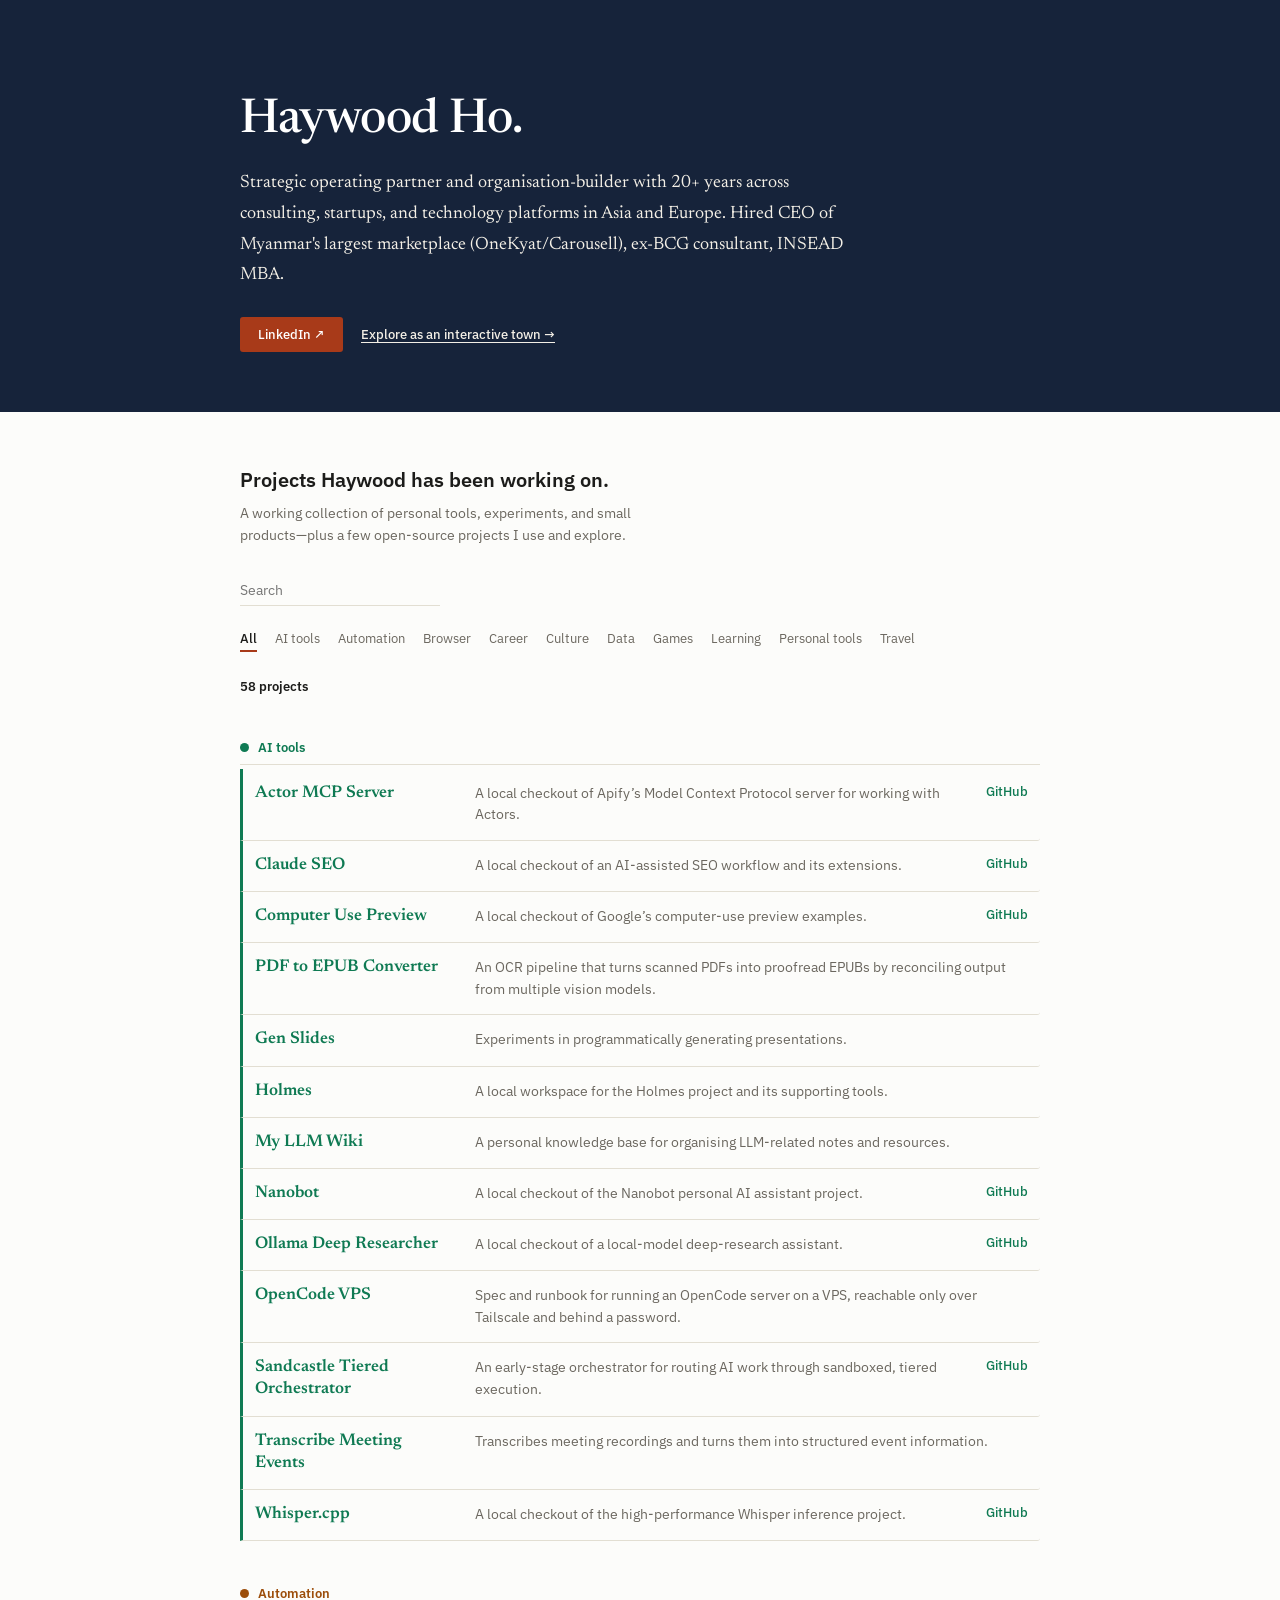
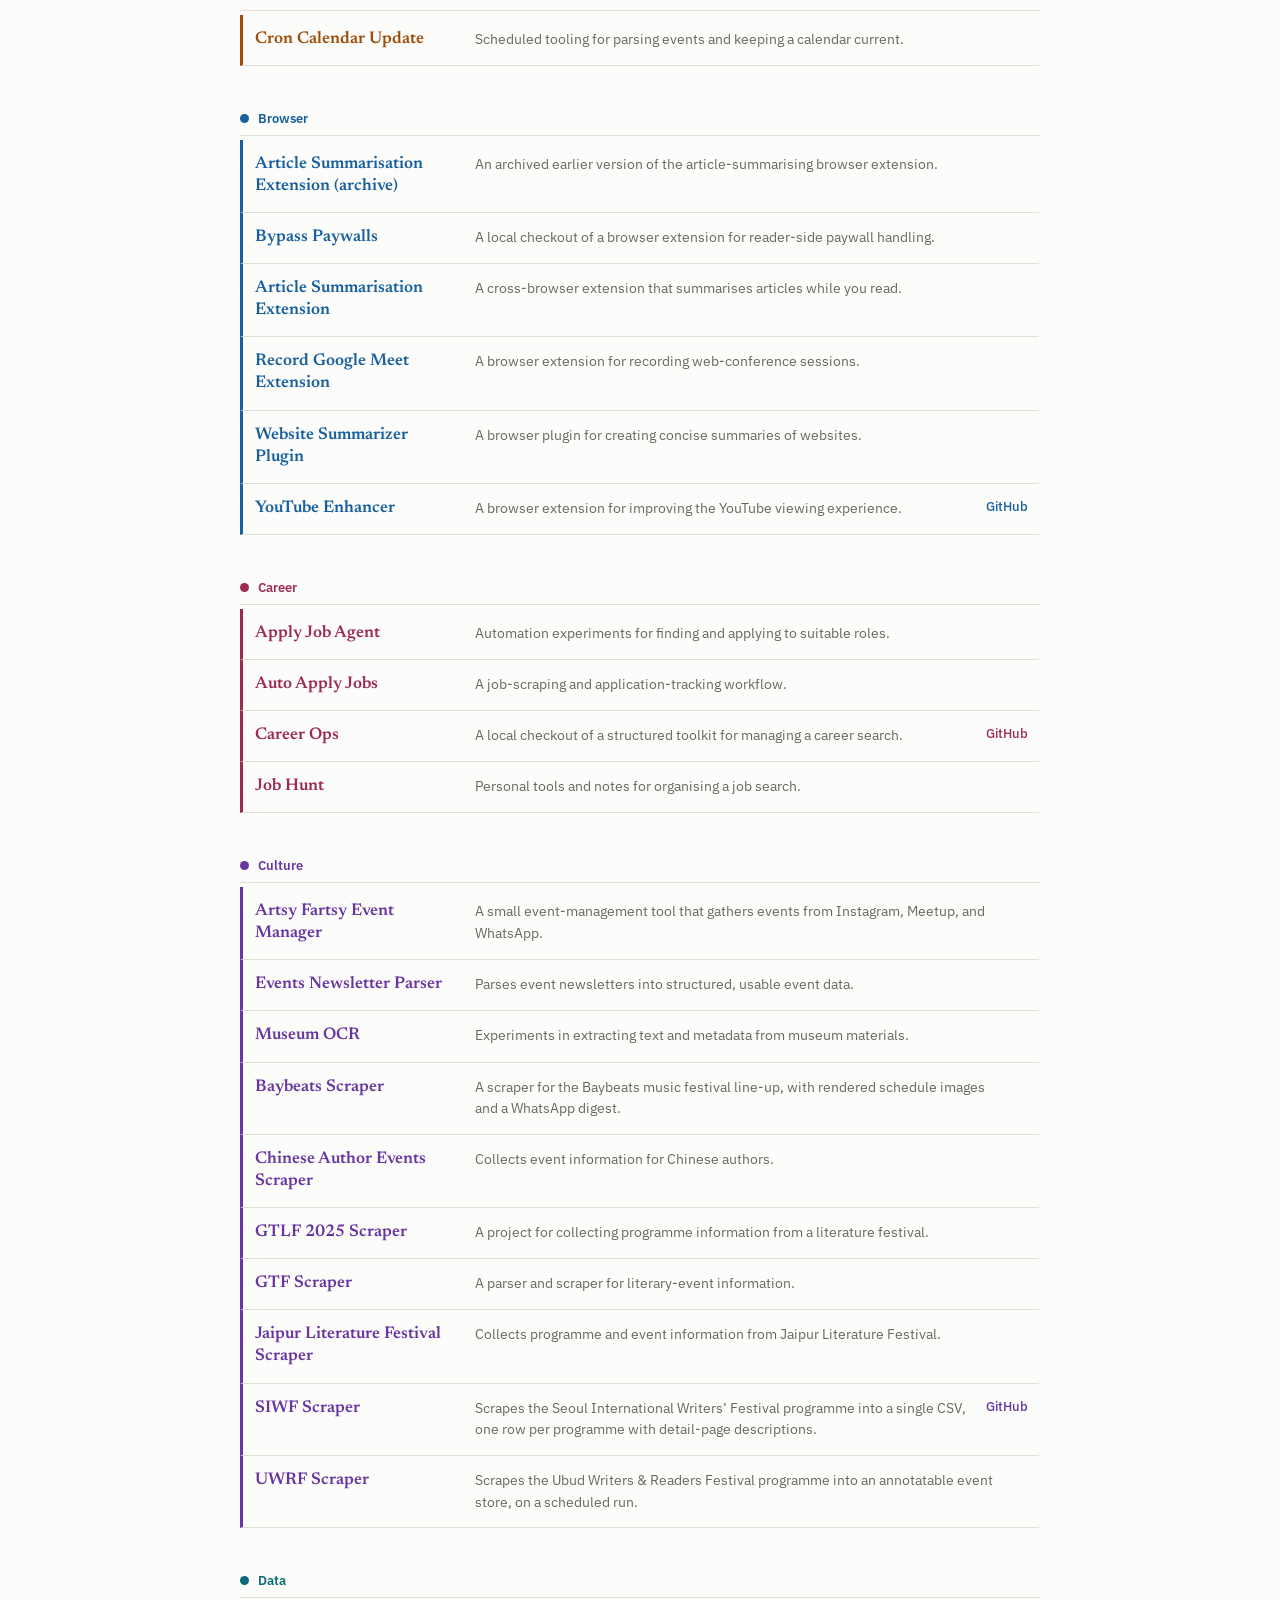
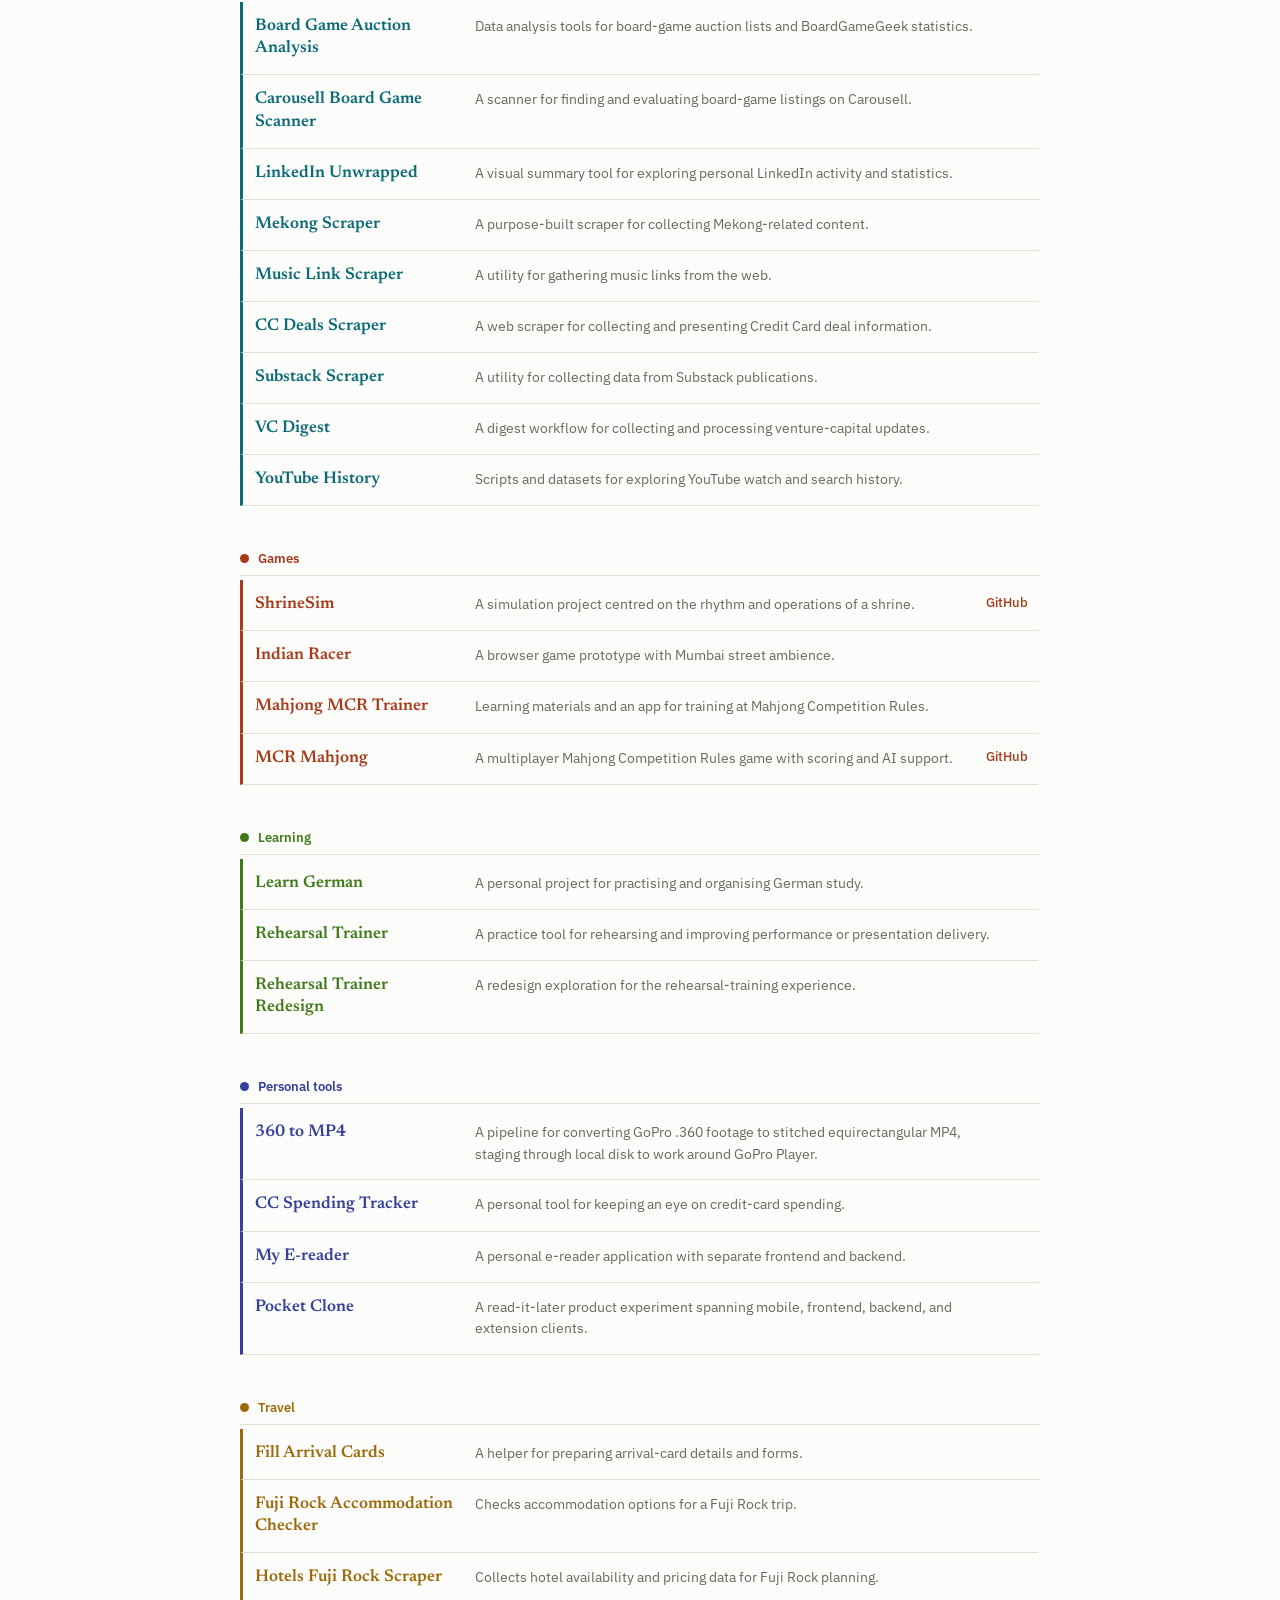
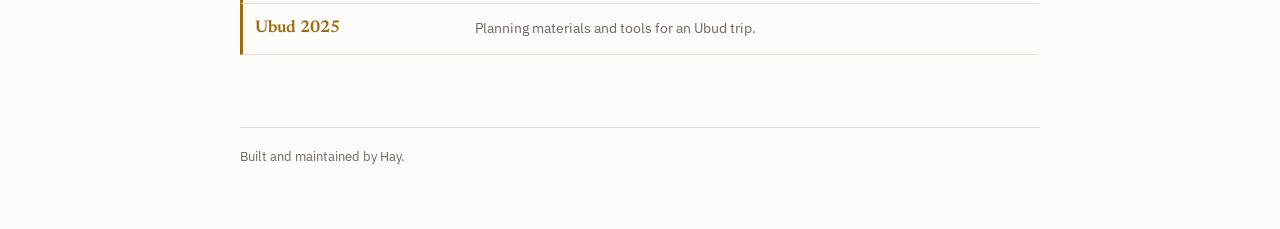
==== commit 4e9ffa4e: "Replace flat map with an isometric 3D pixel town (Three.js) Co-Authored-By: Claude Sonnet 5.5 <norep" ====
--- a/index.html
+++ b/index.html
@@ -17,7 +17,7 @@
           marketplace (OneKyat/Carousell), ex-BCG consultant, INSEAD MBA.
         </p>
         <a class="linkedin" href="https://www.linkedin.com/in/haywoodho/" target="_blank" rel="noreferrer">LinkedIn ↗</a>
-        <a class="explore" href="world/">Explore as an interactive map →</a>
+        <a class="explore" href="town/">Explore as an interactive town →</a>
       </div>
     </header>
 
